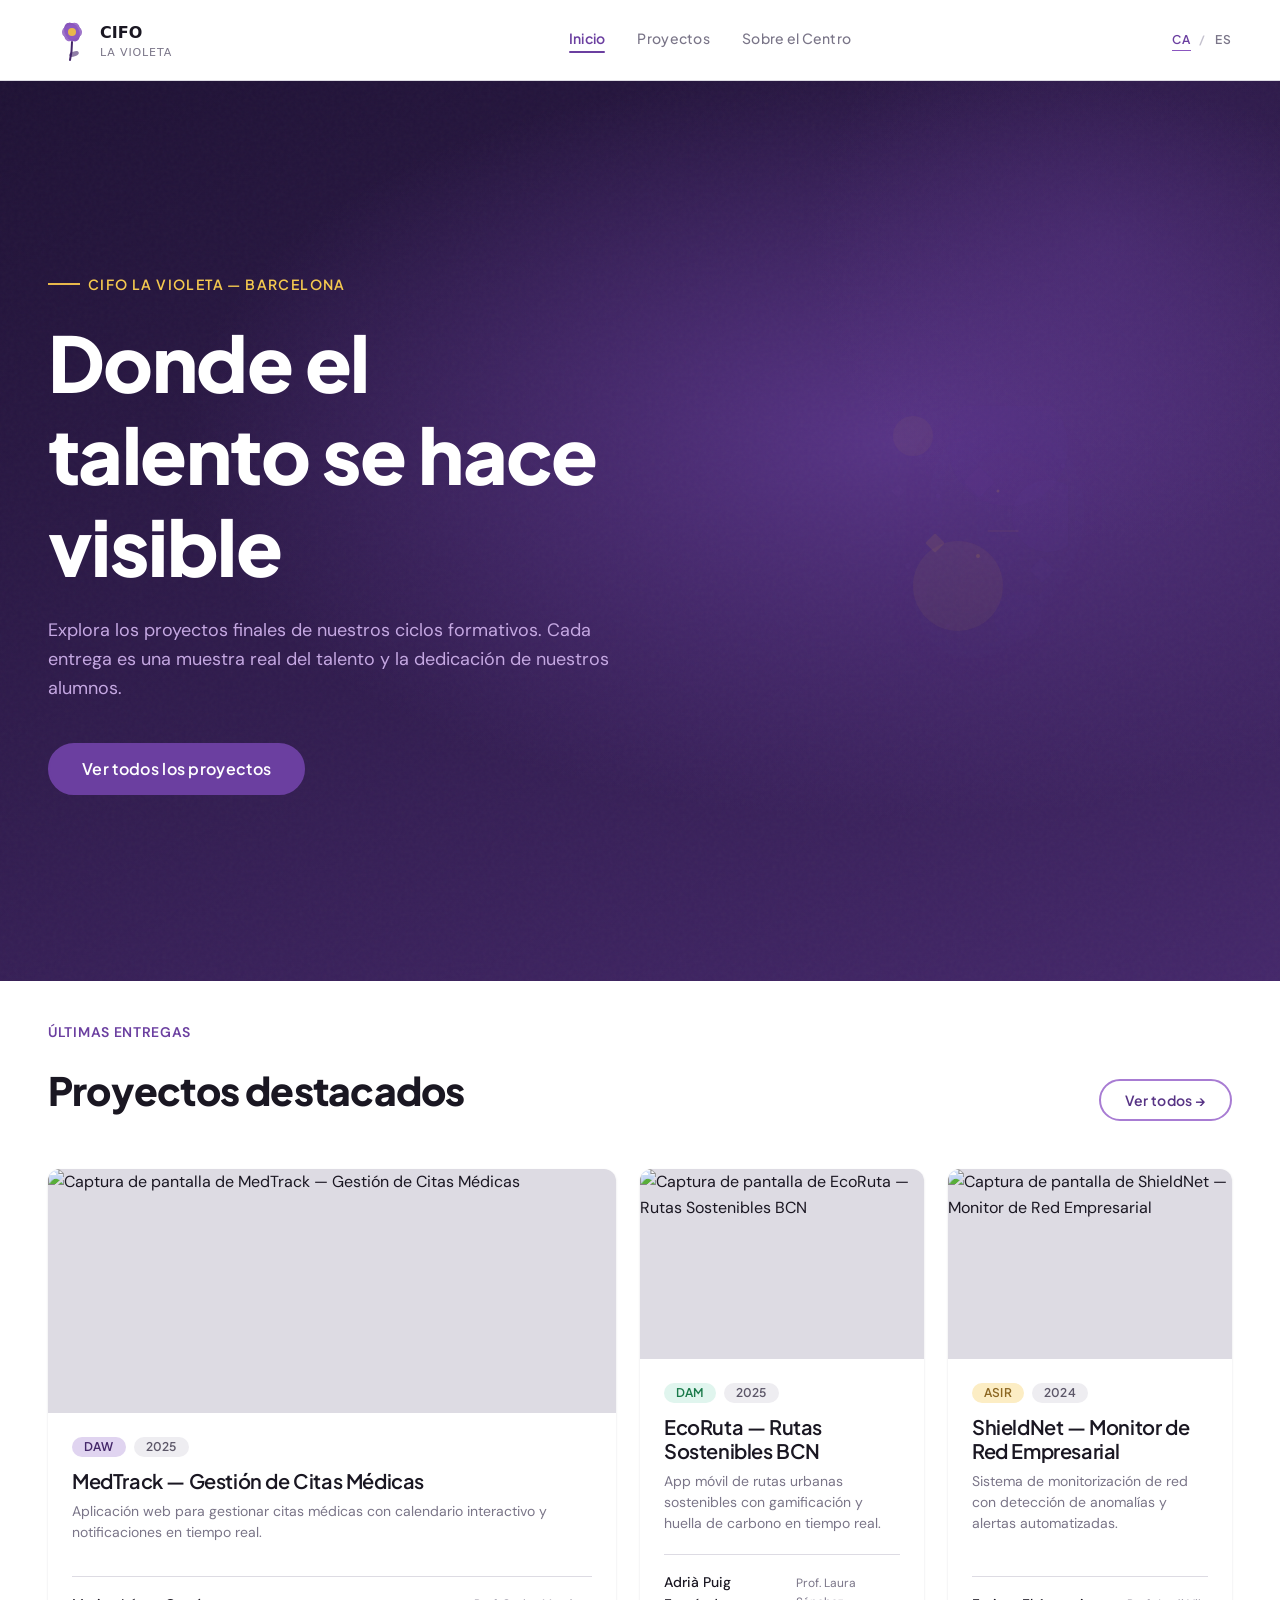
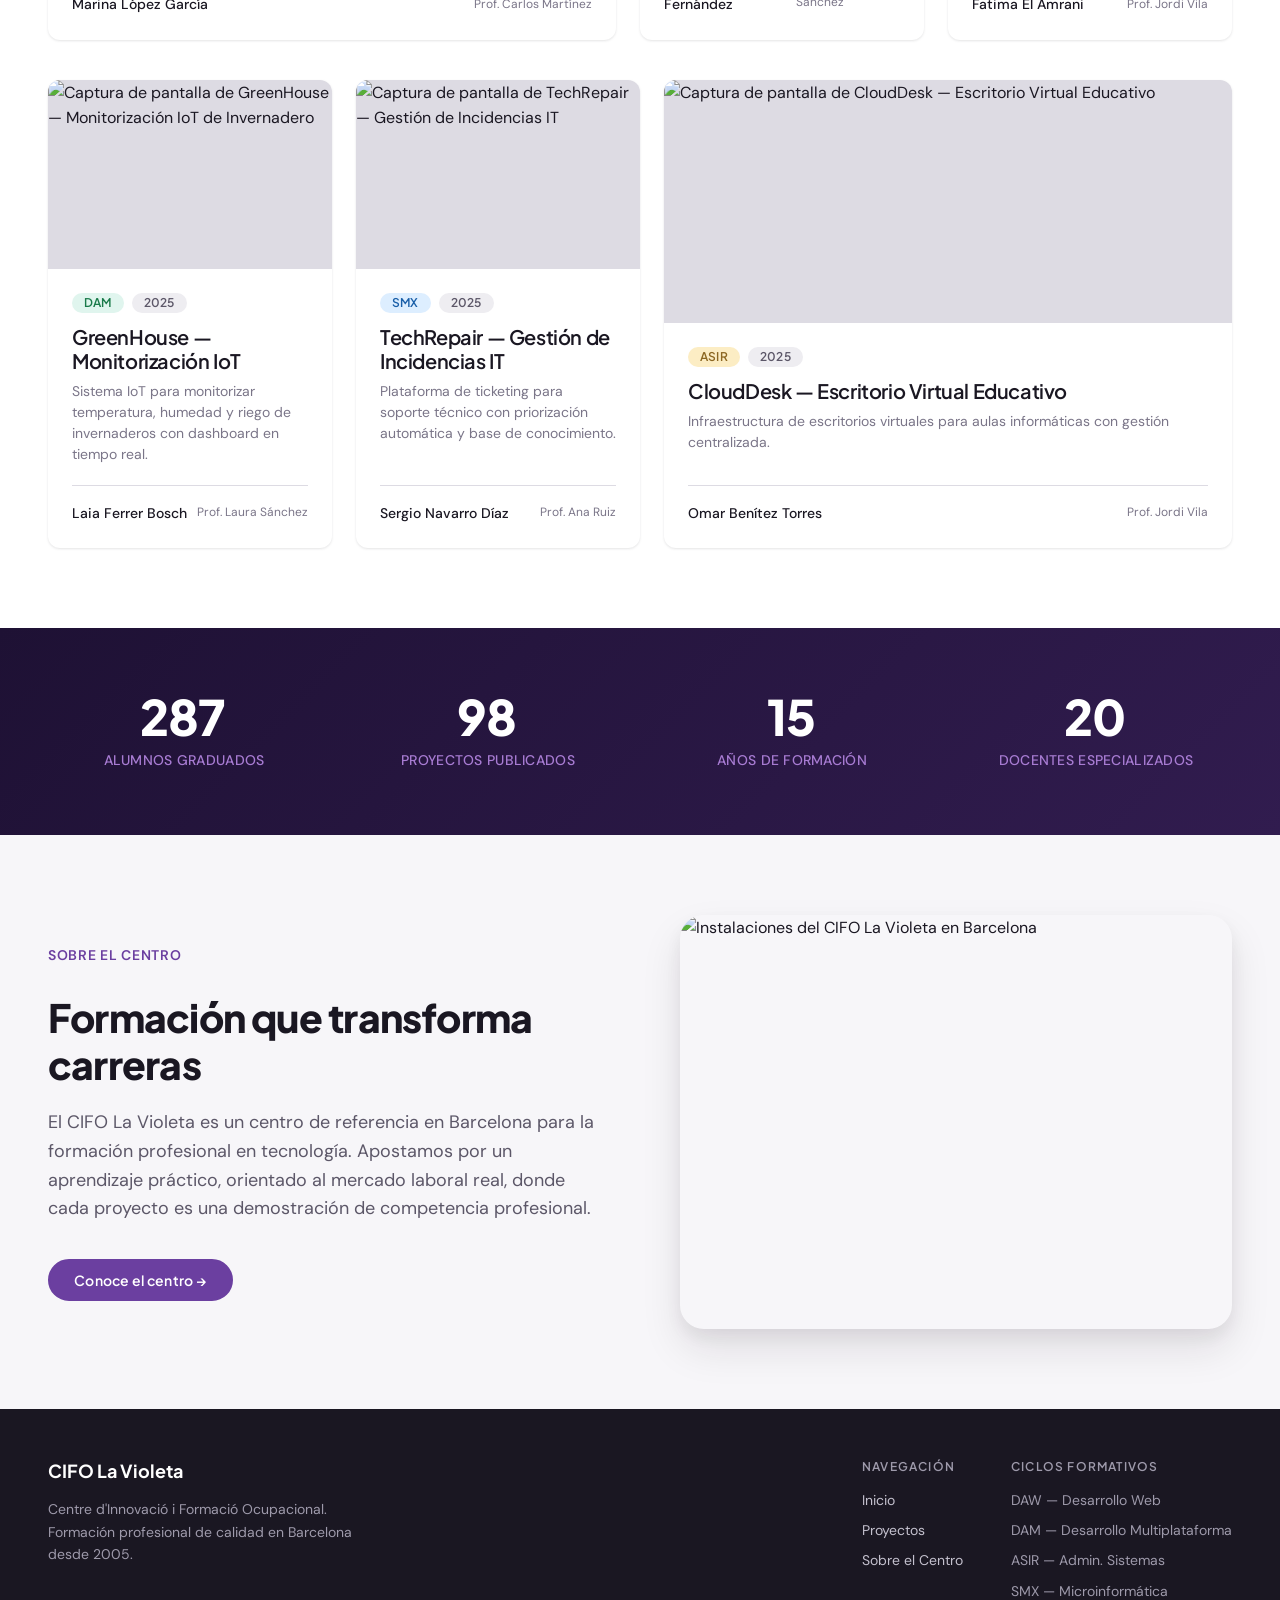
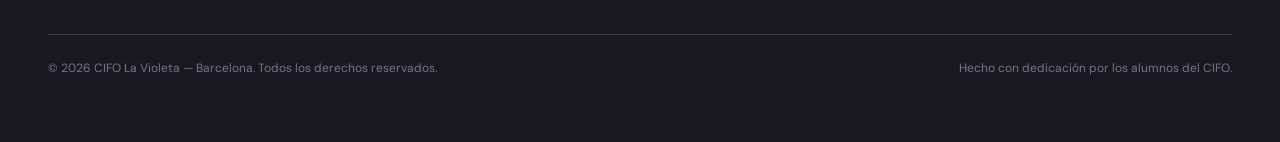
==== index.html @ 93eaab0a "Proyecto finalizado" ====
<!DOCTYPE html>
<html lang="es">

<head>
    <meta charset="UTF-8">
    <meta name="viewport" content="width=device-width, initial-scale=1.0">
    <meta name="description"
        content="CIFO La Violeta Showcase — Portafolio de proyectos finales de los ciclos formativos del CIFO La Violeta, Barcelona.">

    <meta property="og:type" content="website">
    <meta property="og:title" content="CIFO Violeta Showcase — Portafolio de Proyectos">
    <meta property="og:description"
        content="Portafolio de proyectos finales de los ciclos formativos del CIFO La Violeta, Barcelona.">
    <meta property="og:image" content="https://picsum.photos/seed/cifo-hero/1200/630">
    <meta property="og:site_name" content="CIFO Violeta Showcase">

    <title>CIFO Violeta Showcase — Inicio</title>

    <!-- Favicon placeholder -->
    <link rel="icon"
        href="data:image/svg+xml,%3Csvg xmlns='http://www.w3.org/2000/svg' viewBox='0 0 100 100'%3E%3Ctext y='.9em' font-size='90'%3E%F0%9F%9F%A3%3C/text%3E%3C/svg%3E">

    <!-- CSS Base -->
    <link rel="stylesheet" href="css/base/reset.css">
    <link rel="stylesheet" href="css/base/variables.css">
    <link rel="stylesheet" href="css/base/typography.css">
    <link rel="stylesheet" href="css/base/utilities.css">
    <link rel="stylesheet" href="css/base/print.css">

    <!-- CSS Layout -->
    <link rel="stylesheet" href="css/layout/page.css">
    <link rel="stylesheet" href="css/layout/container.css">

    <!-- CSS Components -->
    <link rel="stylesheet" href="css/components/badge.css">
    <link rel="stylesheet" href="css/components/buttons.css">
    <link rel="stylesheet" href="css/components/card.css">
    <link rel="stylesheet" href="css/components/language-switcher.css">
    <link rel="stylesheet" href="css/components/header.css">
    <link rel="stylesheet" href="css/components/footer.css">
    <link rel="stylesheet" href="css/components/hero.css">
    <link rel="stylesheet" href="css/components/carousel.css">
    <link rel="stylesheet" href="css/components/modal.css">

    <!-- CSS Pages -->
    <link rel="stylesheet" href="css/pages/home.css">
</head>

<body class="page">

    <!-- Skip to content — Accesibilidad -->
    <a href="#main-content" class="skip-link">Saltar al contenido</a>

    <!-- Blade: @include('layouts.header') -->
    <!-- ═══════════════════════════════════════
     HEADER
     ═══════════════════════════════════════ -->
    <header class="site-header" role="banner">
        <div class="container">
            <nav class="header" aria-label="Navegación principal">

                <div class="header-inner">
                    <!-- Logo -->
                    <a href="index.html" class="header-logo" aria-label="CIFO Violeta Showcase — Inicio">
                        <img src="img/logo-placeholder.svg" alt="CIFO La Violeta" width="200" height="48">
                    </a>

                    <!-- Desktop nav links -->
                    <div class="header-nav" role="list">
                        <a href="index.html" class="nav-link" aria-current="page" role="listitem">Inicio</a>
                        <a href="projects.html" class="nav-link" role="listitem">Proyectos</a>
                        <a href="about.html" class="nav-link" role="listitem">Sobre el Centro</a>
                    </div>

                    <!-- Actions: language switcher + hamburger -->
                    <div class="header-actions">
                        <!-- Language switcher placeholder -->
                        <div class="lang-switcher desktop-only" aria-label="Seleccionar idioma">
                            <span class="lang-switcher-option" role="button" tabindex="0" aria-pressed="true">CA</span>
                            <span class="lang-switcher-sep" aria-hidden="true">/</span>
                            <span class="lang-switcher-option" role="button" tabindex="0" aria-pressed="false">ES</span>
                        </div>

                        <!-- Hamburger button (mobile) -->
                        <button class="menu-toggle" aria-label="Abrir menú de navegación" aria-expanded="false"
                            aria-controls="mobile-nav">
                            <span class="menu-icon" aria-hidden="true">
                                <span></span>
                                <span></span>
                                <span></span>
                            </span>
                        </button>
                    </div>
                </div>

            </nav>
        </div>
    </header>

    <!-- ═══════════════════════════════════════
     MAIN CONTENT
     ═══════════════════════════════════════ -->
    <main id="main-content">

        <!-- ─── HERO ─── -->
        <section class="hero" aria-labelledby="hero-title">
            <div class="container hero-container">

                <div class="hero-content reveal">
                    <span class="hero-eyebrow">CIFO La Violeta — Barcelona</span>
                    <h1 id="hero-title">Donde el talento se hace visible</h1>
                    <p>
                        Explora los proyectos finales de nuestros ciclos formativos.
                        Cada entrega es una muestra real del talento y la dedicación de nuestros alumnos.
                    </p>
                    <a href="projects.html" class="btn hero-cta" data-variant="primary" data-size="lg">
                        Ver todos los proyectos
                    </a>
                </div>

                <div class="hero-visual reveal" aria-hidden="true">
                    <img src="img/hero-pattern.svg" alt="" width="420" height="263">
                </div>

            </div>
        </section>

        <!-- ─── FEATURED PROJECTS ─── -->
        <section class="featured-projects section" aria-labelledby="featured-title">
            <div class="container">

                <header class="section-header reveal">
                    <span class="section-eyebrow">Últimas entregas</span>
                    <h2 id="featured-title">Proyectos destacados</h2>
                    <a href="projects.html" class="btn" data-variant="ghost">Ver todos →</a>
                </header>

                <!-- Blade: @foreach ($featured as $project) -->
                <div class="featured-grid">

                    <!-- Card 1: MedTrack — hero (DAW 2025) -->
                    <article class="card featured-card-main" data-project-id="proj-001" data-course="DAW"
                        data-year="2025" data-professor="carlos-martinez">
                        <div class="card-surface">
                            <div class="card-media">
                                <img class="card-image" src="https://picsum.photos/seed/medtrack/600/400"
                                    alt="Captura de pantalla de MedTrack — Gestión de Citas Médicas" width="600"
                                    height="400" loading="lazy">
                                <button class="card-quick-view"
                                    aria-label="Vista rápida: MedTrack — Gestión de Citas Médicas"
                                    data-open-modal="proj-001">Vista rápida</button>
                            </div>
                            <div class="card-body">
                                <div class="card-badges">
                                    <span class="badge" data-cycle="daw">DAW</span>
                                    <span class="badge" data-type="year">2025</span>
                                </div>
                                <h3 class="card-title">MedTrack — Gestión de Citas Médicas</h3>
                                <p class="card-description">Aplicación web para gestionar citas médicas con
                                    calendario interactivo y notificaciones en tiempo real.</p>
                                <footer>
                                    <span class="card-student">Marina López García</span>
                                    <span class="card-professor">Prof. Carlos Martínez</span>
                                </footer>
                            </div>
                        </div>
                    </article>

                    <!-- Card 2: EcoRuta (DAM 2025) -->
                    <article class="card" data-project-id="proj-002" data-course="DAM" data-year="2025"
                        data-professor="laura-sanchez">
                        <div class="card-surface">
                            <div class="card-media">
                                <img class="card-image" src="https://picsum.photos/seed/ecoruta/600/400"
                                    alt="Captura de pantalla de EcoRuta — Rutas Sostenibles BCN" width="600"
                                    height="400" loading="lazy">
                                <button class="card-quick-view"
                                    aria-label="Vista rápida: EcoRuta — Rutas Sostenibles BCN"
                                    data-open-modal="proj-002">Vista rápida</button>
                            </div>
                            <div class="card-body">
                                <div class="card-badges">
                                    <span class="badge" data-cycle="dam">DAM</span>
                                    <span class="badge" data-type="year">2025</span>
                                </div>
                                <h3 class="card-title">EcoRuta — Rutas Sostenibles BCN</h3>
                                <p class="card-description">App móvil de rutas urbanas sostenibles con
                                    gamificación y huella de carbono en tiempo real.</p>
                                <footer>
                                    <span class="card-student">Adrià Puig Fernández</span>
                                    <span class="card-professor">Prof. Laura Sánchez</span>
                                </footer>
                            </div>
                        </div>
                    </article>

                    <!-- Card 3: ShieldNet (ASIR 2024) -->
                    <article class="card" data-project-id="proj-003" data-course="ASIR" data-year="2024"
                        data-professor="jordi-vila">
                        <div class="card-surface">
                            <div class="card-media">
                                <img class="card-image" src="https://picsum.photos/seed/shieldnet/600/400"
                                    alt="Captura de pantalla de ShieldNet — Monitor de Red Empresarial" width="600"
                                    height="400" loading="lazy">
                                <button class="card-quick-view"
                                    aria-label="Vista rápida: ShieldNet — Monitor de Red Empresarial"
                                    data-open-modal="proj-003">Vista rápida</button>
                            </div>
                            <div class="card-body">
                                <div class="card-badges">
                                    <span class="badge" data-cycle="asir">ASIR</span>
                                    <span class="badge" data-type="year">2024</span>
                                </div>
                                <h3 class="card-title">ShieldNet — Monitor de Red Empresarial</h3>
                                <p class="card-description">Sistema de monitorización de red con detección de
                                    anomalías y alertas automatizadas.</p>
                                <footer>
                                    <span class="card-student">Fatima El Amrani</span>
                                    <span class="card-professor">Prof. Jordi Vila</span>
                                </footer>
                            </div>
                        </div>
                    </article>

                </div><!-- /.featured-grid -->

                <div class="featured-grid featured-grid--inverted">

                    <!-- Card 4: GreenHouse (DAM 2025) -->
                    <article class=" card" data-project-id="proj-010" data-course="DAM" data-year="2025"
                        data-professor="laura-sanchez">
                        <div class="card-surface">
                            <div class="card-media">
                                <img class="card-image" src="https://picsum.photos/seed/greenhouse/600/400"
                                    alt="Captura de pantalla de GreenHouse — Monitorización IoT de Invernadero"
                                    width="600" height="400" loading="lazy">
                                <button class="card-quick-view"
                                    aria-label="Vista rápida: GreenHouse — Monitorización IoT de Invernadero"
                                    data-open-modal="proj-010">Vista rápida</button>
                            </div>
                            <div class="card-body">
                                <div class="card-badges">
                                    <span class="badge" data-cycle="dam">DAM</span>
                                    <span class="badge" data-type="year">2025</span>
                                </div>
                                <h3 class="card-title">GreenHouse — Monitorización IoT</h3>
                                <p class="card-description">Sistema IoT para monitorizar temperatura, humedad y
                                    riego de invernaderos con dashboard en tiempo real.</p>
                                <footer>
                                    <span class="card-student">Laia Ferrer Bosch</span>
                                    <span class="card-professor">Prof. Laura Sánchez</span>
                                </footer>
                            </div>
                        </div>
                    </article>

                    <!-- Card 5: TechRepair (SMX 2025) -->
                    <article class="card" data-project-id="proj-005" data-course="SMX" data-year="2025"
                        data-professor="ana-ruiz">
                        <div class="card-surface">
                            <div class="card-media">
                                <img class="card-image" src="https://picsum.photos/seed/techrepair/600/400"
                                    alt="Captura de pantalla de TechRepair — Gestión de Incidencias IT" width="600"
                                    height="400" loading="lazy">
                                <button class="card-quick-view"
                                    aria-label="Vista rápida: TechRepair — Gestión de Incidencias IT"
                                    data-open-modal="proj-005">Vista rápida</button>
                            </div>
                            <div class="card-body">
                                <div class="card-badges">
                                    <span class="badge" data-cycle="smx">SMX</span>
                                    <span class="badge" data-type="year">2025</span>
                                </div>
                                <h3 class="card-title">TechRepair — Gestión de Incidencias IT</h3>
                                <p class="card-description">Plataforma de ticketing para soporte técnico con
                                    priorización automática y base de conocimiento.</p>
                                <footer>
                                    <span class="card-student">Sergio Navarro Díaz</span>
                                    <span class="card-professor">Prof. Ana Ruiz</span>
                                </footer>
                            </div>
                        </div>
                    </article>

                    <!-- Card 6: CloudDesk (ASIR 2025) -->
                    <article class="card" data-project-id="proj-007" data-course="ASIR" data-year="2025"
                        data-professor="jordi-vila">
                        <div class="card-surface">
                            <div class="card-media">
                                <img class="card-image" src="https://picsum.photos/seed/clouddesk/600/400"
                                    alt="Captura de pantalla de CloudDesk — Escritorio Virtual Educativo" width="600"
                                    height="400" loading="lazy">
                                <button class="card-quick-view"
                                    aria-label="Vista rápida: CloudDesk — Escritorio Virtual Educativo"
                                    data-open-modal="proj-007">Vista rápida</button>
                            </div>
                            <div class="card-body">
                                <div class="card-badges">
                                    <span class="badge" data-cycle="asir">ASIR</span>
                                    <span class="badge" data-type="year">2025</span>
                                </div>
                                <h3 class="card-title">CloudDesk — Escritorio Virtual Educativo</h3>
                                <p class="card-description">Infraestructura de escritorios virtuales para aulas
                                    informáticas con gestión centralizada.</p>
                                <footer>
                                    <span class="card-student">Omar Benítez Torres</span>
                                    <span class="card-professor">Prof. Jordi Vila</span>
                                </footer>
                            </div>
                        </div>
                    </article>

                </div><!-- /.featured-grid -->
                <!-- Blade: @endforeach -->
            </div>
        </section>

        <!-- ─── STATS STRIP ─── -->
        <section class="stats-strip" aria-label="Cifras del CIFO La Violeta">
            <div class="container">
                <div class="stats-inner">

                    <div class="stat-item reveal">
                        <span class="stat-number" data-count="350">0</span>
                        <span class="stat-label">Alumnos graduados</span>
                    </div>

                    <div class="stat-item reveal">
                        <span class="stat-number" data-count="120">0</span>
                        <span class="stat-label">Proyectos publicados</span>
                    </div>

                    <div class="stat-item reveal">
                        <span class="stat-number" data-count="18">0</span>
                        <span class="stat-label">Años de formación</span>
                    </div>

                    <div class="stat-item reveal">
                        <span class="stat-number" data-count="24">0</span>
                        <span class="stat-label">Docentes especializados</span>
                    </div>

                </div>
            </div>
        </section>

        <!-- ─── ABOUT TEASER ─── -->
        <section class="about-teaser section" aria-labelledby="teaser-title">
            <div class="container">
                <div class="about-teaser-inner reveal">

                    <div class="about-teaser-content">
                        <span class="section-eyebrow">Sobre el centro</span>
                        <h2 id="teaser-title">Formación que transforma carreras</h2>
                        <p>
                            El CIFO La Violeta es un centro de referencia en Barcelona para la formación profesional en
                            tecnología. Apostamos por un aprendizaje práctico, orientado al mercado laboral real,
                            donde cada proyecto es una demostración de competencia profesional.
                        </p>
                        <a href="about.html" class="btn" data-variant="primary">Conoce el centro →</a>
                    </div>

                    <figure class="about-teaser-figure">
                        <img src="https://picsum.photos/seed/cifo-building/800/600"
                            alt="Instalaciones del CIFO La Violeta en Barcelona" width="800" height="600"
                            loading="lazy">
                    </figure>

                </div>
            </div>
        </section>

    </main>

    <!-- Blade: @include('layouts.footer') -->
    <!-- ═══════════════════════════════════════
     FOOTER
     ═══════════════════════════════════════ -->
    <footer class="site-footer" role="contentinfo">
        <div class="container">
            <div class="footer-inner">

                <!-- Footer top -->
                <div class="footer-top">
                    <!-- Brand -->
                    <div class="footer-brand">
                        <p class="footer-brand-name">CIFO La Violeta</p>
                        <p class="footer-brand-desc">Centre d'Innovació i Formació Ocupacional. Formación profesional de
                            calidad en
                            Barcelona desde 2005.</p>
                    </div>

                    <!-- Link groups -->
                    <div class="footer-links">
                        <div>
                            <p class="footer-link-group-title">Navegación</p>
                            <div class="footer-link-group-items">
                                <a href="index.html" class="footer-link">Inicio</a>
                                <a href="projects.html" class="footer-link">Proyectos</a>
                                <a href="about.html" class="footer-link">Sobre el Centro</a>
                            </div>
                        </div>
                        <div>
                            <p class="footer-link-group-title">Ciclos Formativos</p>
                            <div class="footer-link-group-items">
                                <span class="footer-cycle-item">DAW — Desarrollo Web</span>
                                <span class="footer-cycle-item">DAM — Desarrollo Multiplataforma</span>
                                <span class="footer-cycle-item">ASIR — Admin. Sistemas</span>
                                <span class="footer-cycle-item">SMX — Microinformática</span>
                            </div>
                        </div>
                    </div>
                </div>

                <hr>

                <!-- Footer bottom -->
                <div class="footer-bottom">
                    <p>&copy; 2026 CIFO La Violeta — Barcelona. Todos los derechos reservados.</p>
                    <p>Hecho con dedicación por los alumnos del CIFO.</p>
                </div>

            </div>
        </div>
    </footer>

    <!-- ═══════════════════════════════════════
     MODAL — Quick view
     ═══════════════════════════════════════ -->
    <div class="modal" id="project-modal" role="dialog" aria-modal="true" aria-labelledby="modal-title"
        aria-hidden="true">

        <div class="modal-backdrop"></div>

        <div class="modal-dialog">

            <!-- Close button -->
            <button class="modal-close" id="modal-close-btn" aria-label="Cerrar modal">
                <img src="img/icons/close.svg" alt="" width="18" height="18" aria-hidden="true">
            </button>

            <!-- Image carousel -->
            <div class="carousel modal-carousel" id="modal-carousel" role="region"
                aria-label="Galería de imágenes del proyecto">
                <div class="carousel-track" id="carousel-track"></div>

                <button class="carousel-btn" id="carousel-prev" data-direction="prev" aria-label="Imagen anterior">
                    <img src="img/icons/chevron-left.svg" alt="" width="20" height="20" aria-hidden="true">
                </button>
                <button class="carousel-btn" id="carousel-next" data-direction="next" aria-label="Imagen siguiente">
                    <img src="img/icons/chevron-right.svg" alt="" width="20" height="20" aria-hidden="true">
                </button>

                <div class="carousel-dots" id="carousel-dots" role="tablist" aria-label="Seleccionar imagen"></div>
            </div>

            <!-- Project info -->
            <div class="modal-content">
                <div class="modal-badges" id="modal-badges"></div>
                <h2 id="modal-title"></h2>
                <p id="modal-description"></p>
                <dl class="modal-meta" id="modal-meta"></dl>
                <div id="modal-technologies"></div>
                <div id="modal-tags"></div>
                <a href="#" class="btn modal-cta" data-variant="primary" id="modal-detail-link">
                    Ver proyecto completo →
                </a>
            </div>

        </div>
    </div>

    <!-- Blade: @include('components.mobile-nav') -->
    <!-- Mobile nav drawer -->
    <div class="mobile-nav" id="mobile-nav" aria-hidden="true">
        <div class="mobile-nav-inner">
            <div class="mobile-close">
                <button class="mobile-close-btn" aria-label="Cerrar menú">&#x2715;</button>
            </div>
            <a href="index.html" class="mobile-nav-link" aria-current="page">Inicio</a>
            <a href="projects.html" class="mobile-nav-link">Proyectos</a>
            <a href="about.html" class="mobile-nav-link">Sobre el Centro</a>
            <!-- Language switcher in mobile -->
            <div class="lang-switcher" style="padding: var(--space-3) var(--space-4);" aria-label="Seleccionar idioma">
                <span class="lang-switcher-option" role="button" tabindex="0">CA</span>
                <span class="lang-switcher-sep" aria-hidden="true">/</span>
                <span class="lang-switcher-option" role="button" tabindex="0">ES</span>
            </div>
        </div>
    </div>

    <script type="module" src="js/main.js"></script>

</body>

</html>
---- css/base/variables.css ----
/* ══════════════════════════════════════════════════════════
   variables.css — CIFO Violeta Showcase
   Design Tokens — Single source of truth
   ══════════════════════════════════════════════════════════ */

@import url('https://fonts.googleapis.com/css2?family=Plus+Jakarta+Sans:ital,wght@0,400;0,500;0,600;0,700;0,800;1,400;1,500&family=DM+Sans:ital,wght@0,400;0,500;0,700;1,400&family=JetBrains+Mono:wght@400;500&display=swap');

:root {
    /* ─────────────────────────────────────────
     PALETA — Identidad CIFO La Violeta
     ───────────────────────────────────────── */

    /* Violeta Principal */
    --color-primary-50: #f3eef8;
    --color-primary-100: #e0d4f0;
    --color-primary-200: #c5a8e2;
    --color-primary-300: #a87cd3;
    --color-primary-400: #8b56c0;
    --color-primary-500: #6b3fa0;
    --color-primary-600: #573385;
    --color-primary-700: #44276a;
    --color-primary-800: #311c4f;
    --color-primary-900: #1e1134;

    /* Accent — Dorado Cálido */
    --color-accent-50: #fef8eb;
    --color-accent-100: #fcedc4;
    --color-accent-200: #f9dc8c;
    --color-accent-300: #f5c94f;
    --color-accent-400: #e8b84b;
    --color-accent-500: #d4a23a;
    --color-accent-600: #b8872e;
    --color-accent-700: #8c6722;

    /* Neutros — Fríos con matiz violeta */
    --color-neutral-0: #ffffff;
    --color-neutral-50: #f7f6f9;
    --color-neutral-100: #eeedf1;
    --color-neutral-200: #dddbe3;
    --color-neutral-300: #c4c1ce;
    --color-neutral-400: #9e9aab;
    --color-neutral-500: #7a7588;
    --color-neutral-600: #5c5768;
    --color-neutral-700: #413d4d;
    --color-neutral-800: #2a2733;
    --color-neutral-900: #1a1722;

    /* Semánticos — reserva para estados de formulario (Fase 5+) */
    --color-success: #2ecc71;
    --color-error: #e74c3c;
    --color-warning: #f39c12;
    --color-info: #3498db;

    /* ─────────────────────────────────────────
     ALIASES FUNCIONALES
     ───────────────────────────────────────── */
    --color-bg: var(--color-neutral-50);
    --color-bg-card: var(--color-neutral-0);
    --color-bg-elevated: var(--color-neutral-0);
    --color-bg-overlay: rgba(26, 23, 34, 0.6);
    --color-text: var(--color-neutral-900);
    --color-text-muted: var(--color-neutral-500);
    --color-text-inverse: var(--color-neutral-0);
    --color-border: var(--color-neutral-200);
    --color-border-hover: var(--color-neutral-300);

    /* ─────────────────────────────────────────
     TIPOGRAFÍA
     ───────────────────────────────────────── */
    --font-heading: "Plus Jakarta Sans", system-ui, sans-serif;
    --font-body: "DM Sans", system-ui, sans-serif;
    --font-mono: "JetBrains Mono", monospace;

    /* Escala tipográfica — Major Third (1.25) */
    --text-xs: 0.75rem;
    --text-sm: 0.875rem;
    --text-base: 1rem;
    --text-lg: 1.125rem;
    --text-xl: 1.25rem;
    --text-2xl: 1.563rem;
    --text-3xl: 1.953rem;
    --text-4xl: 2.441rem;
    --text-5xl: 3.052rem;
    --text-6xl: 3.815rem;

    /* Line heights */
    --leading-tight: 1.2;
    --leading-snug: 1.35;
    --leading-normal: 1.6;
    --leading-loose: 1.8;

    /* Font weights */
    --weight-regular: 400;
    --weight-medium: 500;
    --weight-semibold: 600;
    --weight-bold: 700;
    --weight-extrabold: 800;

    /* Letter spacing */
    --tracking-tight: -0.02em;
    --tracking-normal: 0;
    --tracking-wide: 0.02em;
    --tracking-wider: 0.05em;
    --tracking-widest: 0.1em;

    /* ─────────────────────────────────────────
     ESPACIADO (base 4px)
     ───────────────────────────────────────── */
    --space-0: 0;
    --space-1: 0.25rem;
    --space-2: 0.5rem;
    --space-3: 0.75rem;
    --space-4: 1rem;
    --space-5: 1.25rem;
    --space-6: 1.5rem;
    --space-8: 2rem;
    --space-10: 2.5rem;
    --space-12: 3rem;
    --space-16: 4rem;
    --space-20: 5rem;
    --space-24: 6rem;

    /* ─────────────────────────────────────────
     LAYOUT
     ───────────────────────────────────────── */
    --max-width: 1280px;
    --max-width-sm: 640px;
    --max-width-md: 768px;
    --max-width-lg: 1024px;
    --max-width-xl: 1280px;
    --max-width-2xl: 1440px;

    --container-padding: var(--space-6);

    /* ─────────────────────────────────────────
     BORDES Y RADIOS
     ───────────────────────────────────────── */
    --radius-sm: 4px;
    --radius-md: 8px;
    --radius-lg: 12px;
    --radius-xl: 16px;
    --radius-2xl: 24px;
    --radius-full: 9999px;

    /* ─────────────────────────────────────────
     SOMBRAS
     ───────────────────────────────────────── */
    --shadow-xs: 0 1px 2px rgba(26, 23, 34, 0.05);
    --shadow-sm: 0 1px 3px rgba(26, 23, 34, 0.08),
        0 1px 2px rgba(26, 23, 34, 0.04);
    --shadow-md: 0 4px 6px rgba(26, 23, 34, 0.06),
        0 2px 4px rgba(26, 23, 34, 0.04);
    --shadow-lg: 0 10px 20px rgba(26, 23, 34, 0.08),
        0 4px 8px rgba(26, 23, 34, 0.04);
    --shadow-xl: 0 20px 40px rgba(26, 23, 34, 0.1),
        0 8px 16px rgba(26, 23, 34, 0.06);
    --shadow-card-hover:
        0 16px 32px rgba(107, 63, 160, 0.12),
        0 6px 12px rgba(107, 63, 160, 0.06);

    /* ─────────────────────────────────────────
     TRANSICIONES
     ───────────────────────────────────────── */
    --ease-out: cubic-bezier(0.16, 1, 0.3, 1);
    --ease-in-out: cubic-bezier(0.65, 0, 0.35, 1);
    --ease-spring: cubic-bezier(0.34, 1.56, 0.64, 1);

    --duration-fast: 150ms;
    --duration-base: 250ms;
    --duration-slow: 400ms;
    --duration-slower: 600ms;

    --transition-fast: var(--duration-fast) var(--ease-out);
    --transition-base: var(--duration-base) var(--ease-out);
    --transition-slow: var(--duration-slow) var(--ease-out);
    --transition-spring: var(--duration-base) var(--ease-spring);

    /* ─────────────────────────────────────────
     Z-INDEX
     ───────────────────────────────────────── */
    --z-dropdown: 100;
    --z-sticky: 200;
    --z-overlay: 300;
    --z-modal: 400;
    --z-toast: 500;
}
---- css/base/typography.css ----
/* ══════════════════════════════════════════════════════════
   TYPOGRAPHY.CSS — CIFO Violeta Showcase
   Base typographic styles and heading scale
   ══════════════════════════════════════════════════════════ */

/* ─────────────────────────────────────────
   BODY BASE
   ───────────────────────────────────────── */
body {
    font-family: var(--font-body);
    font-size: var(--text-base);
    font-weight: var(--weight-regular);
    line-height: var(--leading-normal);
    color: var(--color-text);
    letter-spacing: var(--tracking-normal);
}

/* ─────────────────────────────────────────
   HEADINGS
   ───────────────────────────────────────── */
h1,
h2,
h3,
h4,
h5,
h6 {
    font-family: var(--font-heading);
    font-weight: var(--weight-bold);
    line-height: var(--leading-tight);
    letter-spacing: var(--tracking-tight);
    color: var(--color-text);
}

h1 {
    font-size: var(--text-4xl);
    font-weight: var(--weight-extrabold);
}

h2 {
    font-size: var(--text-3xl);
}

h3 {
    font-size: var(--text-2xl);
}

h4 {
    font-size: var(--text-xl);
    font-weight: var(--weight-semibold);
}

h5 {
    font-size: var(--text-lg);
    font-weight: var(--weight-semibold);
}

h6 {
    font-size: var(--text-base);
    font-weight: var(--weight-semibold);
    letter-spacing: var(--tracking-wide);
}

/* Responsive heading scale */
@media (min-width: 64em) {

    h1 {
        font-size: var(--text-4xl);
    }

    h2 {
        font-size: var(--text-3xl);
    }

    h3 {
        font-size: var(--text-2xl);
    }
}

/* ─────────────────────────────────────────
   PARAGRAPHS & BODY TEXT
   ───────────────────────────────────────── */
p {
    max-width: 68ch;
    margin-bottom: var(--space-4);
}

p:last-child {
    margin-bottom: 0;
}

.text-lg {
    font-size: var(--text-lg);
    line-height: var(--leading-normal);
}

.text-sm {
    font-size: var(--text-sm);
}

.text-xs {
    font-size: var(--text-xs);
}

.text-muted {
    color: var(--color-text-muted);
}

/* ─────────────────────────────────────────
   LINKS
   ───────────────────────────────────────── */
a:not([class]) {
    color: var(--color-primary-500);
    text-decoration-thickness: 1px;
    text-underline-offset: 0.15em;
    transition: color var(--transition-fast),
        text-decoration-color var(--transition-fast);
}

a:not([class]):hover {
    color: var(--color-primary-700);
    text-decoration: underline;
    text-decoration-color: var(--color-primary-300);
}

a:not([class]):focus-visible {
    outline: 2px solid var(--color-primary-400);
    outline-offset: 2px;
    border-radius: var(--radius-sm);
}

/* ─────────────────────────────────────────
   META & LABEL TEXT
   ───────────────────────────────────────── */
.meta {
    font-family: var(--font-body);
    font-size: var(--text-sm);
    font-weight: var(--weight-medium);
    color: var(--color-text-muted);
    line-height: var(--leading-normal);
    letter-spacing: var(--tracking-wide);
}

.label {
    font-family: var(--font-heading);
    font-size: var(--text-xs);
    font-weight: var(--weight-semibold);
    letter-spacing: var(--tracking-widest);
    text-transform: uppercase;
    color: var(--color-text-muted);
}

/* ─────────────────────────────────────────
   CODE / MONOSPACE
   ───────────────────────────────────────── */
code,
pre,
.mono {
    font-family: var(--font-mono);
    font-size: var(--text-sm);
}

code {
    background: var(--color-primary-50);
    color: var(--color-primary-700);
    padding: var(--space-1) var(--space-2);
    border-radius: var(--radius-sm);
}

pre {
    background: var(--color-neutral-800);
    color: var(--color-neutral-100);
    padding: var(--space-6);
    border-radius: var(--radius-lg);
    overflow-x: auto;
}

pre code {
    background: none;
    color: inherit;
    padding: 0;
}

/* ─────────────────────────────────────────
   SELECTION
   ───────────────────────────────────────── */
::selection {
    background: var(--color-primary-200);
    color: var(--color-primary-900);
}

/* ─────────────────────────────────────────
   STRONG / EM
   ───────────────────────────────────────── */
strong,
b {
    font-weight: var(--weight-semibold);
}

em,
i {
    font-style: italic;
}
---- css/base/utilities.css ----
/* ══════════════════════════════════════════════════════════
   UTILITIES.CSS — CIFO Violeta Showcase
   Helper classes — Accessibility, layout aids, state
   ══════════════════════════════════════════════════════════ */

/* ─────────────────────────────────────────
   ACCESSIBILITY
   ───────────────────────────────────────── */

/* Visually hidden but accessible to screen readers */
.sr-only {
    position: absolute;
    width: 1px;
    height: 1px;
    padding: 0;
    margin: -1px;
    overflow: hidden;
    clip: rect(0, 0, 0, 0);
    white-space: nowrap;
    border-width: 0;
}

/* Skip to content link */
.skip-link {
    position: absolute;
    top: -100%;
    left: var(--space-4);
    z-index: var(--z-toast);
    padding: var(--space-3) var(--space-6);
    background: var(--color-primary-500);
    color: var(--color-text-inverse);
    font-family: var(--font-heading);
    font-size: var(--text-sm);
    font-weight: var(--weight-semibold);
    border-radius: 0 0 var(--radius-md) var(--radius-md);
    transition: top var(--transition-fast);
}

.skip-link:focus {
    top: 0;
    outline: 2px solid var(--color-accent-400);
    outline-offset: 2px;
}

/* Focus visible — enhanced focus ring */
:focus-visible {
    outline: 2px solid var(--color-primary-400);
    outline-offset: 2px;
}

/* ─────────────────────────────────────────
   LAYOUT AIDS
   Not used in static HTML; reserved for Blade templates
   ───────────────────────────────────────── */

/* Section spacing */
.section {
    padding-block: var(--space-16);
}

.section[data-size="sm"] {
    padding-block: var(--space-8);
}

.section[data-size="lg"] {
    padding-block: var(--space-24);
}

/* Flex helpers */
.flex {
    display: flex;
}

.flex-center {
    display: flex;
    align-items: center;
    justify-content: center;
}

.flex-between {
    display: flex;
    align-items: center;
    justify-content: space-between;
}

.flex-col {
    display: flex;
    flex-direction: column;
}

.flex-wrap {
    flex-wrap: wrap;
}

.gap-1 {
    gap: var(--space-1);
}

.gap-2 {
    gap: var(--space-2);
}

.gap-3 {
    gap: var(--space-3);
}

.gap-4 {
    gap: var(--space-4);
}

.gap-6 {
    gap: var(--space-6);
}

.gap-8 {
    gap: var(--space-8);
}

/* ─────────────────────────────────────────
   TEXT ALIGNMENT
   ───────────────────────────────────────── */
.text-center {
    text-align: center;
}

.text-left {
    text-align: left;
}

.text-right {
    text-align: right;
}

/* ─────────────────────────────────────────
   VISIBILITY / STATE
   ───────────────────────────────────────── */

/* Scroll lock (applied to body when modal open) */
.scroll-lock {
    overflow: hidden;
}

/* Hidden but takes space */
.invisible {
    visibility: hidden;
}

/* Completely hidden */
.hidden {
    display: none !important;
}

/* Visible only on specific breakpoints */
@media (max-width: 63.99em) {
    .desktop-only {
        display: none !important;
    }
}

@media (min-width: 64em) {
    .mobile-only {
        display: none !important;
    }
}

/* ─────────────────────────────────────────
   ANIMATIONS (base classes for JS)
   ───────────────────────────────────────── */

/* Fade in from below — used with IntersectionObserver */
.reveal {
    opacity: 0;
    transform: translateY(20px);
    transition: opacity var(--duration-slow) var(--ease-out),
        transform var(--duration-slow) var(--ease-out);
}

.reveal.is-visible {
    opacity: 1;
    transform: translateY(0);
}

/* Stagger children — add delay per item */
.stagger>* {
    transition-delay: 0ms;
}

.stagger>*:nth-child(1) {
    transition-delay: 0ms;
}

.stagger>*:nth-child(2) {
    transition-delay: 60ms;
}

.stagger>*:nth-child(3) {
    transition-delay: 120ms;
}

.stagger>*:nth-child(4) {
    transition-delay: 180ms;
}

.stagger>*:nth-child(5) {
    transition-delay: 240ms;
}

.stagger>*:nth-child(6) {
    transition-delay: 300ms;
}

.stagger>*:nth-child(7) {
    transition-delay: 360ms;
}

.stagger>*:nth-child(8) {
    transition-delay: 420ms;
}

.stagger>*:nth-child(9) {
    transition-delay: 480ms;
}

.stagger>*:nth-child(10) {
    transition-delay: 540ms;
}

/* Stagger initial state for project grid items */
.projects-grid.stagger>.grid-item {
    opacity: 0;
    transform: translateY(16px);
    transition: opacity var(--duration-slow) var(--ease-out),
        transform var(--duration-slow) var(--ease-out);
}

.projects-grid.stagger>.grid-item.is-visible {
    opacity: 1;
    transform: translateY(0);
}
---- css/base/print.css ----
/* ══════════════════════════════════════════════════════════
   PRINT.CSS — CIFO Violeta Showcase
   Basic print styles
   ══════════════════════════════════════════════════════════ */

@media print {

    /* ── Reset visual for print ───────────────────────── */
    *,
    *::before,
    *::after {
        background: transparent !important;
        color: #000 !important;
        box-shadow: none !important;
        text-shadow: none !important;
    }

    body {
        font-size: 12pt;
        line-height: 1.5;
    }

    /* ── Hide non-printable elements ──────────────────── */
    .site-header,
    .skip-link,
    .filter-toolbar,
    .menu-toggle,
    .mobile-nav,
    .lang-switcher,
    .card-quick-view,
    .modal,
    .btn,
    .carousel-btn,
    .carousel-dots,
    .project-detail-nav,
    .footer-links {
        display: none !important;
    }

    /* ── Show main content as block ───────────────────── */
    main {
        display: block;
    }

    /* ── Links — show URL ─────────────────────────────── */
    a[href]::after {
        content: " (" attr(href) ")";
        font-size: 0.85em;
        color: #444 !important;
    }

    /* Exclude anchor links and javascript: */
    a[href^="#"]::after,
    a[href^="javascript:"]::after {
        content: "";
    }

    /* ── Images ───────────────────────────────────────── */
    img {
        max-width: 100% !important;
        page-break-inside: avoid;
    }

    /* ── Cards — avoid page breaks inside ────────────── */
    .card,
    .about-mission-card,
    .about-programs-card {
        page-break-inside: avoid;
        break-inside: avoid;
        border: 1pt solid #ccc;
        margin-bottom: 16pt;
        padding: 8pt;
    }

    /* ── Hero sections — simplify ─────────────────────── */
    .hero,
    .about-hero,
    .project-detail-hero {
        padding: 16pt 0;
        page-break-after: avoid;
    }

    /* ── Project detail — ensure metadata is visible ─── */
    .project-detail-meta,
    .project-detail-tech-list,
    .project-detail-tags {
        display: block;
    }

    /* ── Stats grid — inline for print ───────────────── */
    .about-stats-grid {
        display: flex;
        flex-wrap: wrap;
        gap: 16pt;
    }

    .about-stats-item {
        min-width: 100pt;
    }

    /* ── Footer — copyright only ──────────────────────── */
    .footer-top {
        display: none;
    }

    .footer-bottom {
        border-top: 1pt solid #ccc;
        padding-top: 8pt;
        font-size: 9pt;
    }

}
---- css/layout/page.css ----
/* ══════════════════════════════════════════════════════════
   PAGE.CSS — CIFO Violeta Showcase
   Main page grid: header / main / footer
   ══════════════════════════════════════════════════════════ */

.page {
    display: grid;
    grid-template-rows: auto 1fr auto;
    grid-template-areas:
        "header"
        "main"
        "footer";
    min-height: 100vh;
    background-color: var(--color-bg);
}

.site-header {
    grid-area: header;
    position: sticky;
    top: 0;
    z-index: var(--z-sticky);
    background-color: var(--color-bg-elevated);
    border-bottom: 1px solid var(--color-border);
    transition: box-shadow var(--transition-base);
}

/* Header shadow on scroll — toggled via JS */
.site-header.is-scrolled {
    box-shadow: var(--shadow-md);
    border-bottom-color: transparent;
}

main {
    grid-area: main;
}

.site-footer {
    grid-area: footer;
    background-color: var(--color-neutral-900);
    color: var(--color-neutral-300);
}
---- css/layout/container.css ----
/* ══════════════════════════════════════════════════════════
   CONTAINER.CSS — CIFO Violeta Showcase
   Centered content wrapper with responsive padding
   ══════════════════════════════════════════════════════════ */

.container {
    width: 100%;
    max-width: var(--max-width);
    margin-inline: auto;
    padding-inline: var(--container-padding);
}

.container[data-size="sm"] {
    max-width: var(--max-width-sm);
}

.container[data-size="md"] {
    max-width: var(--max-width-md);
}

.container[data-size="lg"] {
    max-width: var(--max-width-lg);
}

.container[data-size="2xl"] {
    max-width: var(--max-width-2xl);
}

/* Wider padding on larger screens */
@media (min-width: 48em) {
    .container {
        padding-inline: var(--space-8);
    }
}

@media (min-width: 80em) {
    .container {
        padding-inline: var(--space-12);
    }
}
---- css/components/badge.css ----
/* ══════════════════════════════════════════════════════════
   BADGE.CSS — CIFO Violeta Showcase
   Category badges / tags with color per cycle
   ══════════════════════════════════════════════════════════ */

/* ─────────────────────────────────────────
   BASE
   ───────────────────────────────────────── */
.badge {
    display: inline-flex;
    align-items: center;
    padding: var(--space-1) var(--space-3);
    font-family: var(--font-heading);
    font-size: var(--text-xs);
    font-weight: var(--weight-semibold);
    letter-spacing: var(--tracking-wide);
    line-height: 1;
    border-radius: var(--radius-full);
    white-space: nowrap;
}

/* ─────────────────────────────────────────
   CICLOS FORMATIVOS
   ───────────────────────────────────────── */

/* DAW — Desarrollo Web · Violeta (brand color) */
.badge[data-cycle="daw"] {
    background-color: var(--color-primary-100);
    color: var(--color-primary-700);
}

/* DAM — Desarrollo Multiplataforma · Verde */
.badge[data-cycle="dam"] {
    background-color: #e0f5ee;
    color: #1a7a4a;
}

/* ASIR — Administración de Sistemas · Dorado */
.badge[data-cycle="asir"] {
    background-color: var(--color-accent-100);
    color: var(--color-accent-700);
}

/* SMX — Microinformática · Azul */
.badge[data-cycle="smx"] {
    background-color: #ddeeff;
    color: #1a5fa8;
}

/* ─────────────────────────────────────────
   YEAR / GENERIC
   ───────────────────────────────────────── */
.badge[data-type="year"] {
    background-color: var(--color-neutral-100);
    color: var(--color-neutral-600);
}

/* ─────────────────────────────────────────
   TECH TAG (for project detail)
   ───────────────────────────────────────── */
.badge[data-type="tech"] {
    background-color: var(--color-neutral-100);
    color: var(--color-neutral-700);
    font-family: var(--font-mono);
    font-size: 0.7rem;
    letter-spacing: 0;
}
---- css/components/buttons.css ----
/* ══════════════════════════════════════════════════════════
   BUTTONS.CSS — CIFO Violeta Showcase
   Button variants: primary, secondary, ghost, icon
   ══════════════════════════════════════════════════════════ */

/* ─────────────────────────────────────────
   BASE
   ───────────────────────────────────────── */
.btn {
    display: inline-flex;
    align-items: center;
    justify-content: center;
    gap: var(--space-2);
    padding: var(--space-3) var(--space-6);
    font-family: var(--font-heading);
    font-size: var(--text-sm);
    font-weight: var(--weight-semibold);
    letter-spacing: var(--tracking-wide);
    line-height: 1;
    border-radius: var(--radius-full);
    border: 2px solid transparent;
    cursor: pointer;
    white-space: nowrap;
    text-decoration: none;
    transition: background-color var(--transition-fast),
        color var(--transition-fast),
        border-color var(--transition-fast),
        box-shadow var(--transition-fast),
        transform var(--transition-fast);
    user-select: none;
}

.btn:focus-visible {
    outline: 2px solid var(--color-primary-400);
    outline-offset: 3px;
}

.btn:active {
    transform: scale(0.97);
}

/* ─────────────────────────────────────────
   VARIANTS
   ───────────────────────────────────────── */

/* Primary — filled violet */
.btn[data-variant="primary"] {
    background-color: var(--color-primary-500);
    color: var(--color-text-inverse);
    border-color: var(--color-primary-500);
}

.btn[data-variant="primary"]:hover {
    background-color: var(--color-primary-600);
    border-color: var(--color-primary-600);
}

/* Secondary — soft tinted */
.btn[data-variant="secondary"] {
    background-color: var(--color-primary-100);
    color: var(--color-primary-700);
    border-color: var(--color-primary-100);
}

.btn[data-variant="secondary"]:hover {
    background-color: var(--color-primary-200);
    border-color: var(--color-primary-200);
}

/* Ghost — outlined */
.btn[data-variant="ghost"] {
    background-color: transparent;
    color: var(--color-primary-600);
    border-color: var(--color-primary-300);
}

.btn[data-variant="ghost"]:hover {
    background-color: var(--color-primary-50);
    border-color: var(--color-primary-400);
}

/* ─────────────────────────────────────────
   SIZES
   ───────────────────────────────────────── */

.btn[data-size="sm"] {
    padding: var(--space-2) var(--space-4);
    font-size: var(--text-xs);
}

.btn[data-size="lg"] {
    padding: var(--space-4) var(--space-8);
    font-size: var(--text-base);
}

/* ─────────────────────────────────────────
   ICON BUTTON
   ───────────────────────────────────────── */
.btn[data-type="icon"] {
    padding: var(--space-3);
    border-radius: var(--radius-full);
    width: 44px;
    height: 44px;
}

.btn[data-type="icon"][data-size="sm"] {
    width: 36px;
    height: 36px;
    padding: var(--space-2);
}
---- css/components/card.css ----
/* ══════════════════════════════════════════════════════════
   CARD.CSS — Componente Individual
   ══════════════════════════════════════════════════════════ */

.card {
    display: flex;
    /* Permite que la card llene el alto del grid */
    height: 100%;
    text-decoration: none;
    color: inherit;
}

.card.is-hidden {
    display: none;
}

.card-surface {
    background: var(--color-bg-card, #fff);
    border-radius: var(--radius-lg, 12px);
    overflow: hidden;
    box-shadow: var(--shadow-sm, 0 2px 4px rgba(0, 0, 0, 0.1));
    transition: transform var(--transition-base, 0.3s),
        box-shadow var(--transition-base, 0.3s);
    display: flex;
    flex-direction: column;
    width: 100%;
}

.card-surface:hover {
    transform: translateY(-4px);
    box-shadow: var(--shadow-card-hover, 0 10px 20px rgba(0, 0, 0, 0.15));
}

/* --- Media Area --- */
.card-media {
    position: relative;
    aspect-ratio: 3 / 2;
    /* Proporción estándar */
    background: var(--color-neutral-200, #eee);
    overflow: hidden;
    flex-shrink: 0;
}

.card-image {
    width: 100%;
    height: 100%;
    object-fit: cover;
    transition: transform 0.6s ease;
}

.card-surface:hover .card-image {
    transform: scale(1.05);
}

/* --- Content Body --- */
.card-body {
    padding: var(--space-6, 1.5rem);
    display: flex;
    flex-direction: column;
    flex-grow: 1;
    /* Estira el cuerpo para ocupar el espacio sobrante */
}

.card-badges {
    display: flex;
    gap: var(--space-2, 0.5rem);
    margin-bottom: var(--space-3, 0.75rem);
}

.card-title {
    font-size: var(--text-xl, 1.25rem);
    font-weight: 600;
    margin-bottom: var(--space-2, 0.5rem);
    color: var(--color-text, #111);
}

.card-description {
    font-size: var(--text-sm, 0.875rem);
    color: var(--color-text-muted, #666);
    line-height: 1.5;
    margin-bottom: var(--space-5, 1.25rem);
    flex-grow: 1;
    /* Empuja el footer hacia abajo */
}

/* --- Footer Area --- */
.card footer {
    display: flex;
    justify-content: space-between;
    align-items: center;
    padding-top: var(--space-4, 1rem);
    border-top: 1px solid var(--color-border, #eee);
    margin-top: auto;
    /* Anclaje visual al fondo */
}

.card-student {
    font-size: var(--text-sm, 0.875rem);
    font-weight: 500;
}

.card-professor {
    font-size: var(--text-xs, 0.75rem);
    color: var(--color-text-muted, #666);
}
---- css/components/language-switcher.css ----
/* ══════════════════════════════════════════════════════════
   LANGUAGE-SWITCHER.CSS — CIFO Violeta Showcase
   Language selector placeholder (Laravel handles i18n)
   ══════════════════════════════════════════════════════════ */

.lang-switcher {
    display: inline-flex;
    align-items: center;
    gap: var(--space-2);
    font-family: var(--font-heading);
    font-size: var(--text-xs);
    font-weight: var(--weight-semibold);
    letter-spacing: var(--tracking-widest);
    text-transform: uppercase;
}

.lang-switcher-option {
    color: var(--color-text-muted);
    cursor: pointer;
    transition: color var(--transition-fast);
    padding: var(--space-1) 0;
    border-bottom: 1px solid transparent;
    line-height: 1;
}

.lang-switcher-option:hover {
    color: var(--color-text);
}

.lang-switcher-option[aria-pressed="true"] {
    color: var(--color-primary-500);
    border-bottom-color: var(--color-primary-400);
}

.lang-switcher-option:focus-visible {
    outline: 2px solid var(--color-primary-400);
    outline-offset: 2px;
    border-radius: var(--radius-sm);
}

.lang-switcher-sep {
    color: var(--color-neutral-300);
    user-select: none;
    line-height: 1;
}
---- css/components/header.css ----
/* ══════════════════════════════════════════════════════════
   HEADER.CSS — CIFO Violeta Showcase
   Header + navigation + mobile menu
   ══════════════════════════════════════════════════════════ */

/* ─────────────────────────────────────────
   HEADER INNER LAYOUT
   ───────────────────────────────────────── */
.header {
    position: relative;
}

.header-inner {
    display: flex;
    align-items: center;
    justify-content: space-between;
    padding-block: var(--space-4);
    gap: var(--space-8);
}

/* ─────────────────────────────────────────
   LOGO
   ───────────────────────────────────────── */
.header-logo {
    display: flex;
    align-items: center;
    flex-shrink: 0;
    transition: opacity var(--transition-fast);
}

.header-logo:hover {
    opacity: 0.85;
}

.header-logo:focus-visible {
    outline: 2px solid var(--color-primary-400);
    outline-offset: 4px;
    border-radius: var(--radius-sm);
}

/* ─────────────────────────────────────────
   DESKTOP NAV
   ───────────────────────────────────────── */
.header-nav {
    display: none;
    align-items: center;
    gap: var(--space-8);
}

@media (min-width: 64em) {
    .header-nav {
        display: flex;
    }
}

.nav-link {
    font-family: var(--font-heading);
    font-size: var(--text-sm);
    font-weight: var(--weight-medium);
    letter-spacing: var(--tracking-wide);
    color: var(--color-text-muted);
    transition: color var(--transition-fast);
    position: relative;
    padding-bottom: var(--space-1);
}

.nav-link::after {
    content: '';
    position: absolute;
    bottom: 0;
    left: 0;
    width: 0;
    height: 2px;
    background: var(--color-primary-500);
    border-radius: var(--radius-full);
    transition: width var(--transition-base);
}

.nav-link:hover {
    color: var(--color-text);
}

.nav-link:hover::after {
    width: 100%;
}

.nav-link[aria-current="page"] {
    color: var(--color-primary-500);
    font-weight: var(--weight-semibold);
}

.nav-link[aria-current="page"]::after {
    width: 100%;
}

.nav-link:focus-visible {
    outline: 2px solid var(--color-primary-400);
    outline-offset: 4px;
    border-radius: var(--radius-sm);
}

/* ─────────────────────────────────────────
   ACTIONS (lang + hamburger)
   ───────────────────────────────────────── */
.header-actions {
    display: flex;
    align-items: center;
    gap: var(--space-4);
    flex-shrink: 0;
}

/* ─────────────────────────────────────────
   HAMBURGER BUTTON
   ───────────────────────────────────────── */
.menu-toggle {
    display: flex;
    align-items: center;
    justify-content: center;
    width: 40px;
    height: 40px;
    border-radius: var(--radius-md);
    color: var(--color-text);
    transition: background-color var(--transition-fast),
        color var(--transition-fast);
}

.menu-toggle:hover {
    background-color: var(--color-neutral-100);
}

.menu-toggle:focus-visible {
    outline: 2px solid var(--color-primary-400);
    outline-offset: 2px;
}

@media (min-width: 64em) {
    .menu-toggle {
        display: none;
    }
}

/* Hamburger icon — 3 animated spans */
.menu-icon {
    display: flex;
    flex-direction: column;
    justify-content: center;
    gap: 5px;
    width: 22px;
    height: 22px;
}

.menu-icon span {
    display: block;
    width: 22px;
    height: 2px;
    background: currentColor;
    border-radius: var(--radius-full);
    transition: transform var(--transition-base),
        opacity var(--transition-fast),
        width var(--transition-base);
    transform-origin: center;
}

/* Animate to X when open */
.menu-toggle[aria-expanded="true"] .menu-icon span:nth-child(1) {
    transform: translateY(7px) rotate(45deg);
}

.menu-toggle[aria-expanded="true"] .menu-icon span:nth-child(2) {
    opacity: 0;
    width: 0;
}

.menu-toggle[aria-expanded="true"] .menu-icon span:nth-child(3) {
    transform: translateY(-7px) rotate(-45deg);
}

/* ─────────────────────────────────────────
   MOBILE NAV — RIGHT SIDE PANEL
   ───────────────────────────────────────── */

/* Overlay backdrop */
.mobile-overlay {
    position: fixed;
    inset: 0;
    background: rgba(0, 0, 0, 0.45);
    z-index: 299;
    opacity: 0;
    visibility: hidden;
    transition: opacity var(--duration-base) var(--ease-out),
        visibility 0s var(--duration-base);
}

.mobile-overlay.is-visible {
    opacity: 1;
    visibility: visible;
    transition: opacity var(--duration-base) var(--ease-out),
        visibility 0s;
}

/* Right-side panel */
.mobile-nav {
    position: fixed;
    top: 0;
    right: 0;
    height: 100dvh;
    width: min(320px, 85vw);
    background: var(--color-bg-elevated);
    box-shadow: -4px 0 32px rgba(0, 0, 0, 0.18);
    overflow-y: auto;
    transform: translateX(100%);
    visibility: hidden;
    transition: transform var(--duration-base) var(--ease-out),
        visibility 0s var(--duration-base);
    z-index: var(--z-overlay);
}

.mobile-nav.is-open {
    transform: translateX(0);
    visibility: visible;
    transition: transform var(--duration-base) var(--ease-out),
        visibility 0s;
}

.mobile-nav-inner {
    display: flex;
    flex-direction: column;
    padding: var(--space-4) var(--space-4) var(--space-6);
    gap: var(--space-1);
}

/* Close button row inside panel */
.mobile-close {
    display: flex;
    justify-content: flex-end;
    margin-bottom: var(--space-2);
}

.mobile-close-btn {
    display: flex;
    align-items: center;
    justify-content: center;
    width: 40px;
    height: 40px;
    border-radius: var(--radius-md);
    border: none;
    background: transparent;
    color: var(--color-text);
    cursor: pointer;
    font-size: var(--text-lg);
    transition: background-color var(--transition-fast);
}

.mobile-close-btn:hover {
    background-color: var(--color-neutral-100);
}

.mobile-close-btn:focus-visible {
    outline: 2px solid var(--color-primary-400);
    outline-offset: 2px;
}

.mobile-nav-link {
    display: block;
    padding: var(--space-3) var(--space-4);
    font-family: var(--font-heading);
    font-size: var(--text-base);
    font-weight: var(--weight-medium);
    color: var(--color-text-muted);
    border-radius: var(--radius-md);
    transition: background-color var(--transition-fast),
        color var(--transition-fast);
}

.mobile-nav-link:hover {
    background-color: var(--color-neutral-100);
    color: var(--color-text);
}

.mobile-nav-link[aria-current="page"] {
    color: var(--color-primary-500);
    background-color: var(--color-primary-50);
    font-weight: var(--weight-semibold);
}

.mobile-nav-link:focus-visible {
    outline: 2px solid var(--color-primary-400);
    outline-offset: 2px;
}

@media (min-width: 64em) {
    .mobile-nav,
    .mobile-overlay {
        display: none;
    }
}
---- css/components/footer.css ----
/* ══════════════════════════════════════════════════════════
   FOOTER.CSS — CIFO Violeta Showcase
   Site footer with brand, links and credits
   ══════════════════════════════════════════════════════════ */

.footer-inner {
    padding-block: var(--space-12);
}

/* ─────────────────────────────────────────
   TOP SECTION: brand + link groups
   ───────────────────────────────────────── */
.footer-top {
    display: flex;
    flex-wrap: wrap;
    justify-content: space-between;
    gap: var(--space-8);
    margin-bottom: var(--space-8);
}

/* Brand column */
.footer-brand {
    max-width: 320px;
}

.footer-brand-name {
    font-family: var(--font-heading);
    font-size: var(--text-lg);
    font-weight: var(--weight-bold);
    color: var(--color-neutral-0);
    margin-bottom: var(--space-3);
}

.footer-brand-desc {
    font-size: var(--text-sm);
    color: var(--color-neutral-400);
    line-height: var(--leading-normal);
}

/* Link groups container */
.footer-links {
    display: flex;
    gap: var(--space-12);
    flex-wrap: wrap;
}

/* Individual link group */
.footer-link-group-title {
    font-family: var(--font-heading);
    font-size: var(--text-xs);
    font-weight: var(--weight-semibold);
    letter-spacing: var(--tracking-widest);
    text-transform: uppercase;
    color: var(--color-neutral-400);
    margin-bottom: var(--space-3);
}

.footer-link-group-items {
    display: flex;
    flex-direction: column;
    gap: var(--space-2);
}

.footer-link {
    font-size: var(--text-sm);
    color: var(--color-neutral-300);
    transition: color var(--transition-fast);
}

.footer-link:hover {
    color: var(--color-primary-300);
}

.footer-link:focus-visible {
    outline: 2px solid var(--color-primary-400);
    outline-offset: 2px;
    border-radius: var(--radius-sm);
}

.footer-cycle-item {
    font-size: var(--text-sm);
    color: var(--color-neutral-400);
}

/* ─────────────────────────────────────────
   DIVIDER
   ───────────────────────────────────────── */
.site-footer hr {
    border: none;
    border-top: 1px solid var(--color-neutral-700);
    margin-bottom: var(--space-6);
}

/* ─────────────────────────────────────────
   BOTTOM: copyright + credits
   ───────────────────────────────────────── */
.footer-bottom {
    display: flex;
    flex-wrap: wrap;
    justify-content: space-between;
    gap: var(--space-4);
    font-size: var(--text-xs);
    color: var(--color-neutral-500);
}
---- css/components/hero.css ----
/* ══════════════════════════════════════════════════════════
   HERO.CSS — CIFO Violeta Showcase
   Hero section — fullscreen editorial (home page only)
   ══════════════════════════════════════════════════════════ */

.hero {
  min-height: 100vh;
  min-height: 100svh;
  background:
    radial-gradient(ellipse 80% 60% at 70% 40%, var(--color-primary-600) 0%, transparent 70%),
    linear-gradient(160deg, var(--color-primary-900) 0%, var(--color-primary-800) 55%, var(--color-primary-700) 100%);
  position: relative;
  overflow: hidden;
  display: flex;
  align-items: center;
}

/* Subtle noise texture overlay */
.hero::before {
  content: '';
  position: absolute;
  inset: 0;
  background-image: url("data:image/svg+xml,%3Csvg viewBox='0 0 256 256' xmlns='http://www.w3.org/2000/svg'%3E%3Cfilter id='noise'%3E%3CfeTurbulence type='fractalNoise' baseFrequency='0.9' numOctaves='4' stitchTiles='stitch'/%3E%3C/filter%3E%3Crect width='100%25' height='100%25' filter='url(%23noise)' opacity='1'/%3E%3C/svg%3E");
  opacity: 0.035;
  pointer-events: none;
}

/* Decorative geometric blob */
.hero::after {
  content: '';
  position: absolute;
  width: min(600px, 50vw);
  aspect-ratio: 1;
  border-radius: 50%;
  background: radial-gradient(circle, var(--color-primary-500) 0%, transparent 70%);
  opacity: 0.25;
  top: -15%;
  right: -10%;
  pointer-events: none;
}

/* ─────────────────────────────────────────
   CONTAINER
   ───────────────────────────────────────── */
.hero-container {
  position: relative;
  z-index: 1;
  display: flex;
  flex-direction: column;
  gap: var(--space-12);
  padding-block: var(--space-24);
}

/* ─────────────────────────────────────────
   CONTENT — text block
   ───────────────────────────────────────── */
.hero-content {
  max-width: 52ch;
}

.hero-eyebrow {
  display: inline-flex;
  align-items: center;
  gap: var(--space-2);
  font-family: var(--font-heading);
  font-size: var(--text-sm);
  font-weight: var(--weight-semibold);
  letter-spacing: var(--tracking-widest);
  text-transform: uppercase;
  color: var(--color-accent-300);
  margin-bottom: var(--space-5);
}

.hero-eyebrow::before {
  content: '';
  display: inline-block;
  width: 2rem;
  height: 2px;
  background: var(--color-accent-400);
  flex-shrink: 0;
}

.hero h1 {
  font-family: var(--font-heading);
  font-size: clamp(var(--text-4xl), 6vw, 5rem);
  font-weight: var(--weight-extrabold);
  line-height: var(--leading-tight);
  letter-spacing: var(--tracking-tight);
  color: var(--color-neutral-0);
  margin-bottom: var(--space-6);
}

.hero-content p {
  font-size: var(--text-lg);
  color: var(--color-primary-200);
  line-height: var(--leading-normal);
  max-width: 48ch;
  margin-bottom: var(--space-10);
}

.hero-cta {
  display: inline-flex;
}

/* ─────────────────────────────────────────
   SCROLL INDICATOR
   ───────────────────────────────────────── */
.hero-scroll {
  display: flex;
  align-items: center;
  gap: var(--space-3);
  font-size: var(--text-sm);
  color: var(--color-primary-300);
  text-decoration: none;
  transition: color var(--transition-fast);
}

.hero-scroll:hover {
  color: var(--color-neutral-0);
}

.hero-scroll-icon {
  width: 2rem;
  height: 2rem;
  border: 1px solid var(--color-primary-500);
  border-radius: var(--radius-full);
  display: flex;
  align-items: center;
  justify-content: center;
  font-size: var(--text-xs);
}

/* ─────────────────────────────────────────
   VISUAL — decorative (desktop)
   ───────────────────────────────────────── */
.hero-visual {
  display: none;
  flex: 0 0 auto;
  pointer-events: none;
  user-select: none;
}

.hero-visual img {
  width: 100%;
  height: auto;
  display: block;
  opacity: 0.85;
  filter: drop-shadow(0 24px 48px rgba(107, 63, 160, 0.4));
}

/* ─────────────────────────────────────────
   DESKTOP BREAKPOINT
   ───────────────────────────────────────── */
@media (min-width: 64em) {
  .hero-container {
    flex-direction: row;
    align-items: center;
    padding-block: var(--space-24);
  }

  .hero-content {
    flex: 1 1 auto;
  }

  .hero-visual {
    display: block;
    width: 38%;
    max-width: 400px;
  }
}
---- css/components/carousel.css ----
/* =====================================================
   CAROUSEL
   Image slider with prev/next controls, dots and
   keyboard + touch navigation.
   ===================================================== */

.carousel {
    position: relative;
    overflow: hidden;
    background-color: var(--color-neutral-900);
    aspect-ratio: 3 / 2;
}

/* ── Track ── */
.carousel-track {
    display: flex;
    height: 100%;
    transition: transform var(--duration-slow) var(--ease-out);
    will-change: transform;
}

/* ── Slide ── */
.carousel-slide {
    flex: 0 0 100%;
    position: relative;
    overflow: hidden;
}

.carousel-slide img {
    width: 100%;
    height: 100%;
    object-fit: cover;
    display: block;
}

/* ── Navigation buttons ── */
.carousel-btn {
    position: absolute;
    top: 50%;
    transform: translateY(-50%);
    z-index: 2;

    display: flex;
    align-items: center;
    justify-content: center;
    width: 2.5rem;
    height: 2.5rem;
    border-radius: var(--radius-full);

    background-color: rgba(255, 255, 255, 0.85);
    color: var(--color-neutral-800);
    border: none;
    cursor: pointer;
    box-shadow: var(--shadow-md);

    transition:
        background-color var(--transition-fast),
        transform var(--transition-fast);
}

.carousel-btn:hover {
    background-color: var(--color-neutral-0);
    transform: translateY(-50%) scale(1.08);
}

.carousel-btn:focus-visible {
    outline: 2px solid var(--color-primary-500);
    outline-offset: 2px;
}

.carousel-btn[data-direction="prev"] {
    left: var(--space-3);
}

.carousel-btn[data-direction="next"] {
    right: var(--space-3);
}

.carousel-btn img {
    width: 1.25rem;
    height: 1.25rem;
    pointer-events: none;
}

/* ── Dots ── */
.carousel-dots {
    position: absolute;
    bottom: var(--space-3);
    left: 50%;
    transform: translateX(-50%);
    z-index: 2;

    display: flex;
    gap: var(--space-2);
    align-items: center;
}

.carousel-dot {
    width: 0.5rem;
    height: 0.5rem;
    border-radius: var(--radius-full);
    border: none;
    cursor: pointer;
    padding: 0;

    background-color: rgba(255, 255, 255, 0.5);
    transition: background-color var(--transition-fast), transform var(--transition-fast);
}

.carousel-dot:hover {
    background-color: rgba(255, 255, 255, 0.8);
}

.carousel-dot.is-active {
    background-color: var(--color-neutral-0);
    transform: scale(1.25);
}

.carousel-dot:focus-visible {
    outline: 2px solid var(--color-neutral-0);
    outline-offset: 2px;
}
---- css/components/modal.css ----
/* =====================================================
   MODAL
   Quick-view overlay for project cards.
   Accessible: focus trap, aria-hidden, scroll lock.
   ===================================================== */

/* ── Overlay container ── */
.modal {
    position: fixed;
    inset: 0;
    z-index: var(--z-modal);

    display: grid;
    place-items: center;
    padding: var(--space-4);

    visibility: hidden;
    opacity: 0;
    transition:
        opacity var(--duration-base) var(--ease-out),
        visibility var(--duration-base) var(--ease-out);
}

.modal.is-open {
    visibility: visible;
    opacity: 1;
}

/* ── Backdrop ── */
.modal-backdrop {
    position: absolute;
    inset: 0;
    background-color: var(--color-bg-overlay);
    cursor: pointer;
}

/* ── Dialog ── */
.modal-dialog {
    position: relative;
    z-index: 1;

    display: grid;
    grid-template-columns: 1fr;
    grid-template-rows: auto 1fr;

    width: 95vw;
    max-width: 900px;
    max-height: 90vh;
    overflow-y: auto;
    overscroll-behavior: contain;

    background-color: var(--color-bg-elevated);
    border-radius: var(--radius-xl);
    box-shadow: var(--shadow-xl);

    transform: translateY(1.5rem) scale(0.98);
    transition: transform var(--duration-base) var(--ease-out);
}

.modal.is-open .modal-dialog {
    transform: translateY(0) scale(1);
}

/* Two-column layout on tablet+ */
@media (min-width: 48em) {
    .modal-dialog {
        grid-template-columns: 55% 45%;
        grid-template-rows: 1fr;
        max-height: 85vh;
        overflow: hidden;
    }
}

/* ── Close button ── */
.modal-close {
    position: absolute;
    top: var(--space-3);
    right: var(--space-3);
    z-index: 2;

    display: flex;
    align-items: center;
    justify-content: center;
    width: 2.25rem;
    height: 2.25rem;
    border-radius: var(--radius-full);
    border: none;
    cursor: pointer;

    background-color: rgba(255, 255, 255, 0.9);
    color: var(--color-neutral-700);
    box-shadow: var(--shadow-sm);
    transition: background-color var(--transition-fast), transform var(--transition-fast);
}

.modal-close:hover {
    background-color: var(--color-neutral-0);
    transform: scale(1.1);
}

.modal-close:focus-visible {
    outline: 2px solid var(--color-primary-500);
    outline-offset: 2px;
}

.modal-close img {
    width: 1.125rem;
    height: 1.125rem;
    pointer-events: none;
}

/* ── Carousel area ── */
.modal-carousel {
    border-radius: var(--radius-xl) var(--radius-xl) 0 0;
    aspect-ratio: 3 / 2;
    flex-shrink: 0;
}

@media (min-width: 48em) {
    .modal-carousel {
        border-radius: var(--radius-xl) 0 0 var(--radius-xl);
        aspect-ratio: unset;
        height: 100%;
    }
}

/* ── Content area ── */
.modal-content {
    padding: var(--space-6) var(--space-6) var(--space-8);
    display: flex;
    flex-direction: column;
    gap: var(--space-4);
    overflow-y: auto;
}

@media (min-width: 48em) {
    .modal-content {
        padding: var(--space-8) var(--space-6);
    }
}

/* ── Badges ── */
.modal-badges {
    display: flex;
    flex-wrap: wrap;
    gap: var(--space-2);
}

/* ── Title ── */
.modal-content h2 {
    font-family: var(--font-heading);
    font-size: var(--text-xl);
    font-weight: var(--weight-bold);
    line-height: var(--leading-snug);
    letter-spacing: var(--tracking-tight);
    color: var(--color-text);
    margin: 0;
}

@media (min-width: 48em) {
    .modal-content h2 {
        font-size: var(--text-2xl);
    }
}

/* ── Description ── */
.modal-content p {
    font-family: var(--font-body);
    font-size: var(--text-sm);
    line-height: var(--leading-normal);
    color: var(--color-text-muted);
    margin: 0;
}

/* ── Metadata ── */
.modal-meta {
    display: grid;
    grid-template-columns: repeat(3, 1fr);
    gap: var(--space-3);
    padding: var(--space-4);
    background-color: var(--color-neutral-50);
    border-radius: var(--radius-md);
    border: 1px solid var(--color-border);
    margin: 0;
}

.modal-meta-item {
    display: flex;
    flex-direction: column;
    gap: var(--space-1);
}

.modal-meta-label {
    font-family: var(--font-body);
    font-size: var(--text-xs);
    font-weight: var(--weight-medium);
    letter-spacing: var(--tracking-wider);
    text-transform: uppercase;
    color: var(--color-text-muted);
}

.modal-meta-value {
    font-family: var(--font-heading);
    font-size: var(--text-sm);
    font-weight: var(--weight-semibold);
    color: var(--color-text);
}

/* ── Technologies ── */
.modal-tech-label,
.modal-tags-label {
    font-family: var(--font-body);
    font-size: var(--text-xs);
    font-weight: var(--weight-medium);
    letter-spacing: var(--tracking-wider);
    text-transform: uppercase;
    color: var(--color-text-muted);
    display: block;
    margin-bottom: var(--space-2);
}

.modal-tech-list {
    display: flex;
    flex-wrap: wrap;
    gap: var(--space-2);
}

.tech-chip {
    font-family: var(--font-body);
    font-size: var(--text-xs);
    font-weight: var(--weight-medium);
    color: var(--color-primary-700);
    background-color: var(--color-primary-50);
    border: 1px solid var(--color-primary-100);
    border-radius: var(--radius-full);
    padding: var(--space-1) var(--space-3);
    white-space: nowrap;
}

/* ── Tags ── */
.modal-tag-list {
    display: flex;
    flex-wrap: wrap;
    gap: var(--space-2);
}

.modal-tag {
    font-family: var(--font-body);
    font-size: var(--text-xs);
    font-weight: var(--weight-medium);
    color: var(--color-neutral-600);
    background-color: var(--color-neutral-100);
    border-radius: var(--radius-full);
    padding: var(--space-1) var(--space-3);
    white-space: nowrap;
}

/* ── CTA ── */
.modal-cta {
    margin-top: auto;
    align-self: flex-start;
}

/* ── Card quick-view button (overlay on card image) ── */
.card-quick-view {
    position: absolute;
    inset: 0;
    display: flex;
    align-items: center;
    justify-content: center;
    width: 100%;
    height: 100%;
    border: none;
    cursor: pointer;
    border-radius: inherit;

    font-family: var(--font-heading);
    font-size: var(--text-sm);
    font-weight: var(--weight-semibold);
    letter-spacing: var(--tracking-wide);
    color: var(--color-text-inverse);

    background-color: rgba(107, 63, 160, 0.75);
    backdrop-filter: blur(2px);

    opacity: 0;
    transition: opacity var(--transition-base);
}

.card:hover .card-quick-view,
.card:focus-within .card-quick-view {
    opacity: 1;
}

.card-quick-view:focus-visible {
    opacity: 1;
    outline: 3px solid var(--color-accent-400);
    outline-offset: -3px;
}
---- css/pages/home.css ----
/* ══════════════════════════════════════════════════════════
   HOME.CSS — CIFO Violeta Showcase
   Home page — featured projects, stats strip, about teaser
   ══════════════════════════════════════════════════════════ */

/* ─────────────────────────────────────────
   SECTION SHARED UTILITIES (home-scoped)
   ───────────────────────────────────────── */
.section {
    padding-block: var(--space-20);
}

.section-header {
    display: flex;
    flex-wrap: wrap;
    align-items: baseline;
    gap: var(--space-4);
    margin-bottom: var(--space-12);
}

.section-header h2 {
    flex: 1 1 auto;
    font-family: var(--font-heading);
    font-size: clamp(var(--text-2xl), 4vw, var(--text-4xl));
    font-weight: var(--weight-extrabold);
    letter-spacing: var(--tracking-tight);
    color: var(--color-neutral-900);
}

.section-eyebrow {
    display: block;
    width: 100%;
    font-size: var(--text-sm);
    font-weight: var(--weight-semibold);
    letter-spacing: var(--tracking-wider);
    text-transform: uppercase;
    color: var(--color-primary-500);
    margin-bottom: var(--space-2);
}

/* ─────────────────────────────────────────
   FEATURED PROJECTS (GRID SYSTEM)
   ───────────────────────────────────────── */

.featured-projects {
    background: var(--color-neutral-0);
    padding: var(--space-10) 0;
}

/* Base: Mobile (1 sola columna al 100%) */
.featured-grid {
    display: grid;
    grid-template-columns: 1fr;
    gap: var(--space-6);
    margin-bottom: var(--space-10);
}

/* Tablet (≥40em): 2 columnas */
@media (min-width: 40em) {
    .featured-grid {
        grid-template-columns: 1fr 1fr;
    }
}

/* Desktop (≥64em): Proporciones 50/25/25 */
@media (min-width: 64em) {
    .featured-grid {
        /* 2fr(50%) + 1fr(25%) + 1fr(25%) = 4 partes */
        grid-template-columns: 2fr 1fr 1fr;
        align-items: stretch;
    }

    /* Versión Invertida: 25/25/50 */
    .featured-grid--inverted {
        grid-template-columns: 1fr 1fr 2fr;
    }

    /* --- Ajustes de Aspect Ratio para las imágenes "Hero" --- */

    /* Card grande en diseño normal (la primera) */
    .featured-grid:not(.featured-grid--inverted) article:nth-child(1) .card-media {
        aspect-ratio: 21 / 9;
    }

    /* Card grande en diseño invertido (la tercera) */
    .featured-grid--inverted article:nth-child(3) .card-media {
        aspect-ratio: 21 / 9;
    }

    /* Reset para las cards pequeñas en diseño invertido (la primera ahora es pequeña) */
    .featured-grid--inverted article:nth-child(1) .card-media {
        aspect-ratio: 3 / 2;
    }
}

/* ─────────────────────────────────────────
   STATS STRIP
   ───────────────────────────────────────── */
.stats-strip {
    background: linear-gradient(135deg, var(--color-primary-900) 0%, var(--color-primary-800) 100%);
    padding-block: var(--space-16);
}

.stats-inner {
    display: grid;
    grid-template-columns: repeat(2, 1fr);
    gap: var(--space-10) var(--space-8);
    text-align: center;
}

.stat-item {
    display: flex;
    flex-direction: column;
    align-items: center;
    gap: var(--space-2);
}

.stat-number {
    font-family: var(--font-heading);
    font-size: clamp(var(--text-4xl), 6vw, var(--text-5xl));
    font-weight: var(--weight-extrabold);
    letter-spacing: var(--tracking-tight);
    color: var(--color-neutral-0);
    line-height: 1;
}

.stat-number::after {
    content: attr(data-suffix);
    font-size: 0.6em;
    color: var(--color-accent-400);
    margin-left: 2px;
}

.stat-label {
    font-size: var(--text-sm);
    font-weight: var(--weight-medium);
    color: var(--color-primary-300);
    letter-spacing: var(--tracking-wide);
    text-transform: uppercase;
}

@media (min-width: 40em) {
    .stats-inner {
        grid-template-columns: repeat(4, 1fr);
    }
}

/* ─────────────────────────────────────────
   ABOUT TEASER
   ───────────────────────────────────────── */
.about-teaser {
    background: var(--color-neutral-50);
    overflow: hidden;
}

.about-teaser-inner {
    display: grid;
    grid-template-columns: 1fr;
    gap: var(--space-12);
    align-items: center;
}

.about-teaser-content {
    display: flex;
    flex-direction: column;
    align-items: flex-start;
    gap: var(--space-5);
}

.about-teaser-content h2 {
    font-family: var(--font-heading);
    font-size: clamp(var(--text-2xl), 4vw, var(--text-4xl));
    font-weight: var(--weight-extrabold);
    letter-spacing: var(--tracking-tight);
    color: var(--color-neutral-900);
    line-height: var(--leading-tight);
}

.about-teaser-content p {
    font-size: var(--text-lg);
    color: var(--color-neutral-600);
    line-height: var(--leading-normal);
    max-width: 52ch;
}

.about-teaser-figure {
    margin: 0;
    border-radius: var(--radius-2xl);
    overflow: hidden;
    box-shadow: var(--shadow-xl);
    aspect-ratio: 4 / 3;
}

.about-teaser-figure img {
    width: 100%;
    height: 100%;
    object-fit: cover;
    display: block;
    transition: transform var(--duration-slower) var(--ease-out);
}

.about-teaser-figure:hover img {
    transform: scale(1.03);
}

@media (min-width: 64em) {
    .about-teaser-inner {
        grid-template-columns: 1fr 1fr;
        gap: var(--space-20);
    }
}
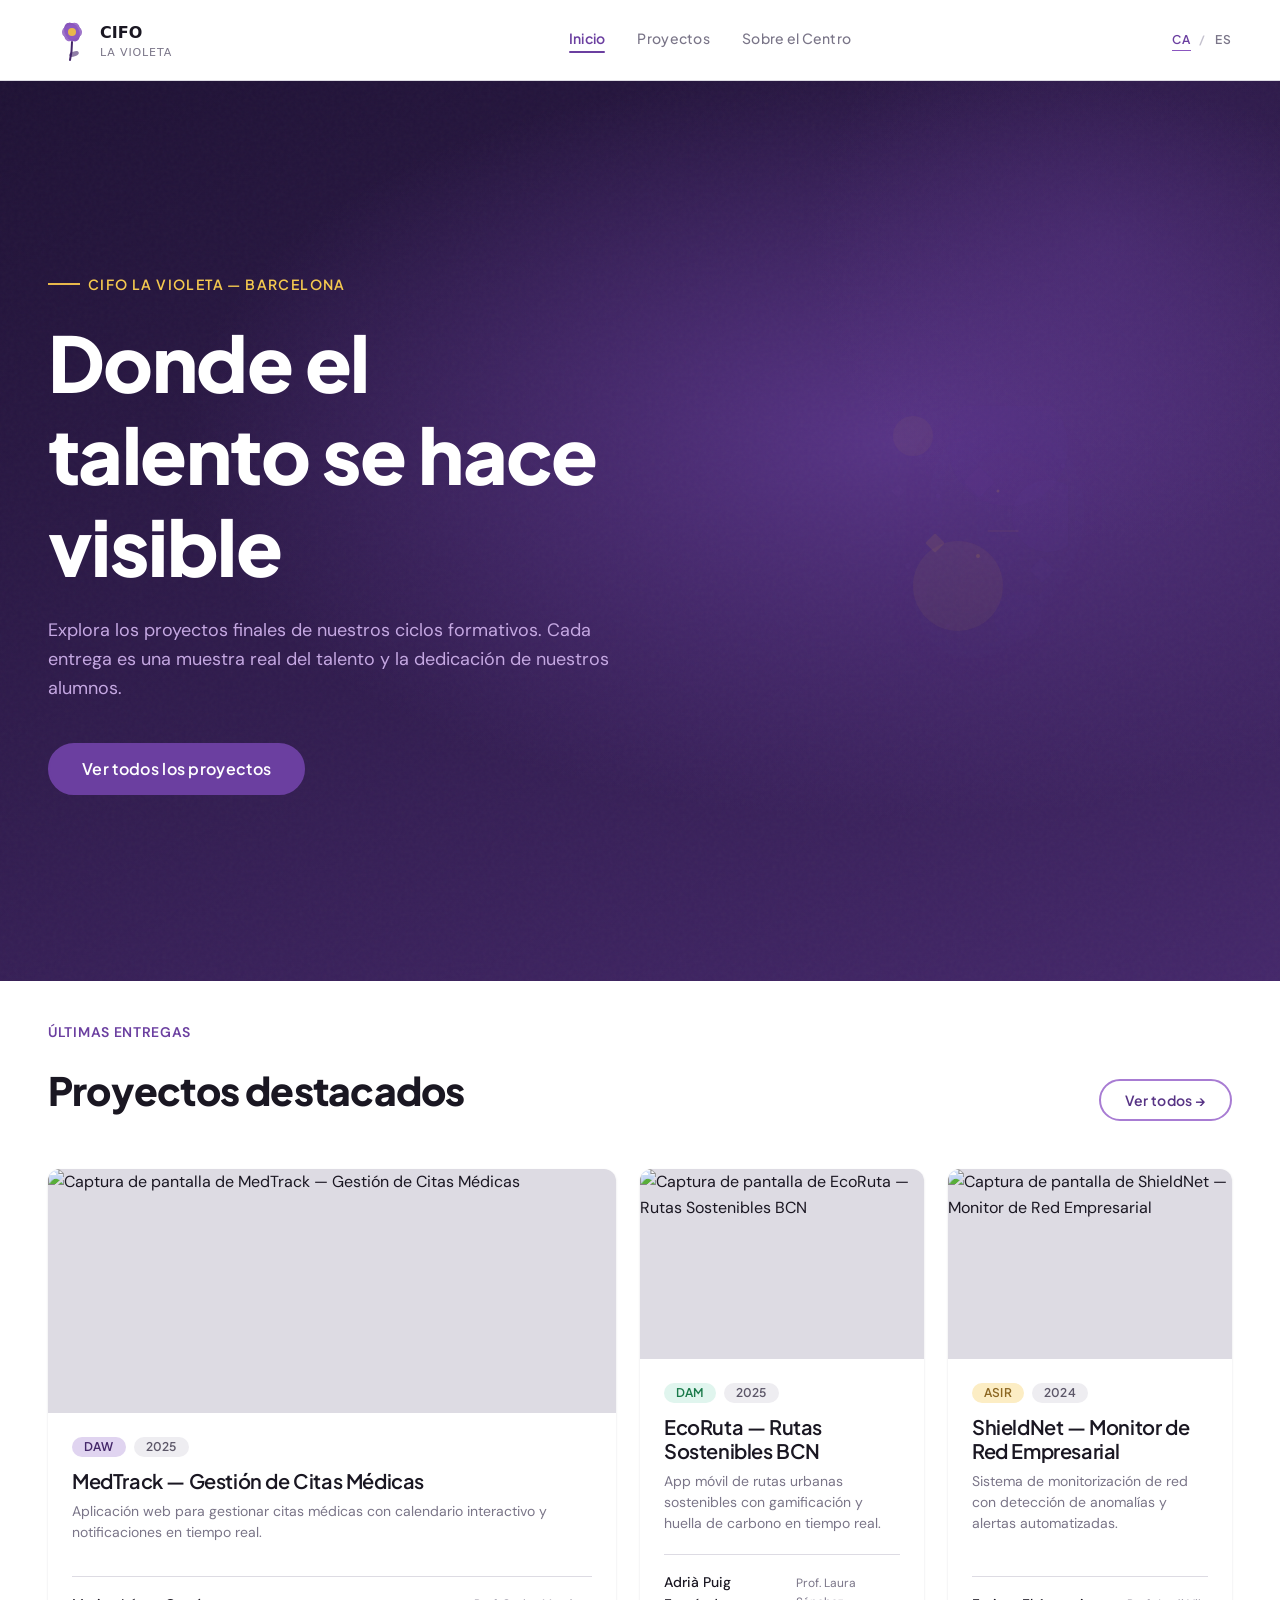
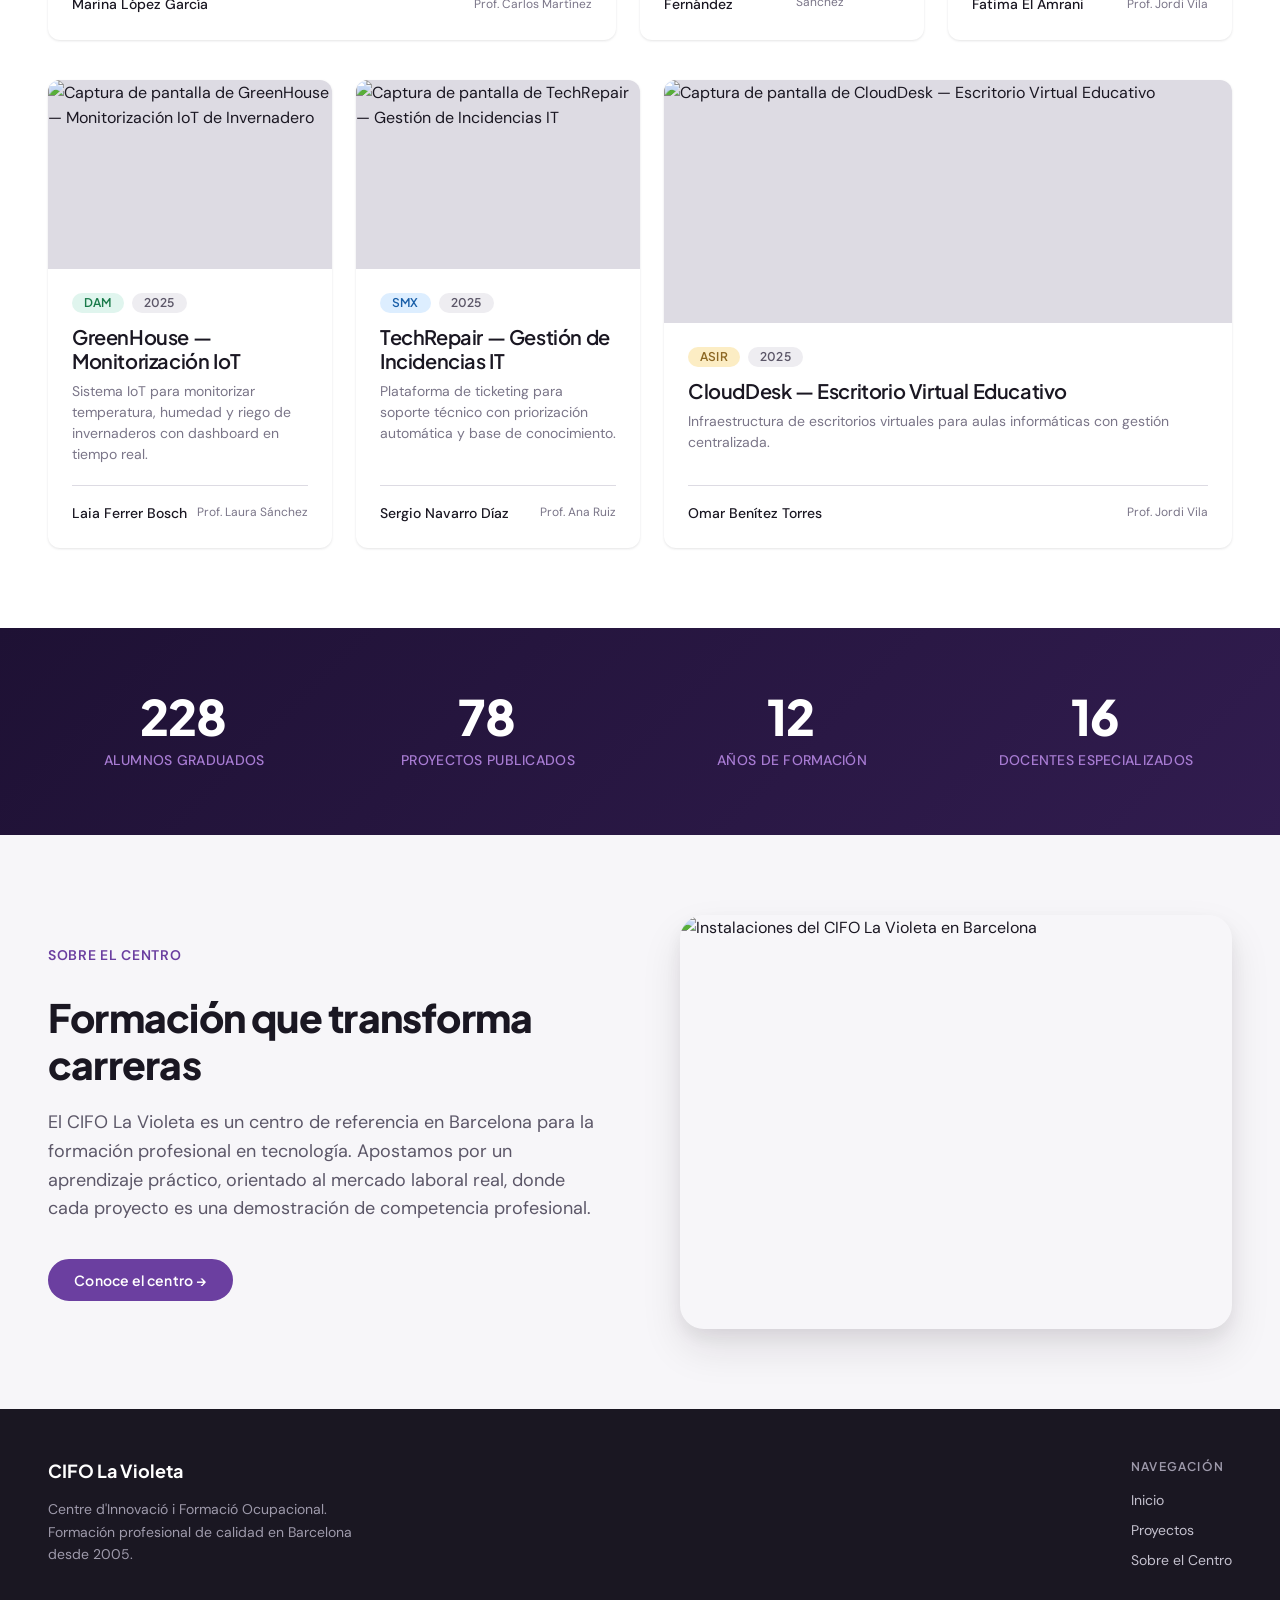
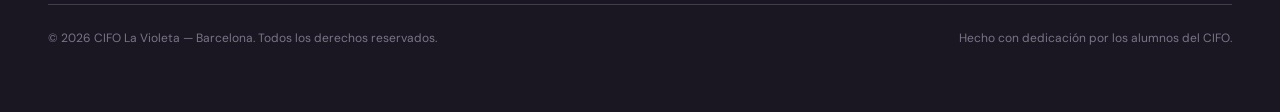
==== commit 760cf901: "remove ciclos formativos" ====
--- a/index.html
+++ b/index.html
@@ -400,15 +400,7 @@
                                 <a href="about.html" class="footer-link">Sobre el Centro</a>
                             </div>
                         </div>
-                        <div>
-                            <p class="footer-link-group-title">Ciclos Formativos</p>
-                            <div class="footer-link-group-items">
-                                <span class="footer-cycle-item">DAW — Desarrollo Web</span>
-                                <span class="footer-cycle-item">DAM — Desarrollo Multiplataforma</span>
-                                <span class="footer-cycle-item">ASIR — Admin. Sistemas</span>
-                                <span class="footer-cycle-item">SMX — Microinformática</span>
-                            </div>
-                        </div>
+
                     </div>
                 </div>
 
--- a/css/base/variables.css
+++ b/css/base/variables.css
@@ -45,7 +45,7 @@
     --color-neutral-800: #2a2733;
     --color-neutral-900: #1a1722;
 
-    /* Semánticos — reserva para estados de formulario (Fase 5+) */
+    /* Semánticos — reserva para estados de formulario */
     --color-success: #2ecc71;
     --color-error: #e74c3c;
     --color-warning: #f39c12;
@@ -183,4 +183,4 @@
     --z-overlay: 300;
     --z-modal: 400;
     --z-toast: 500;
-}+}
